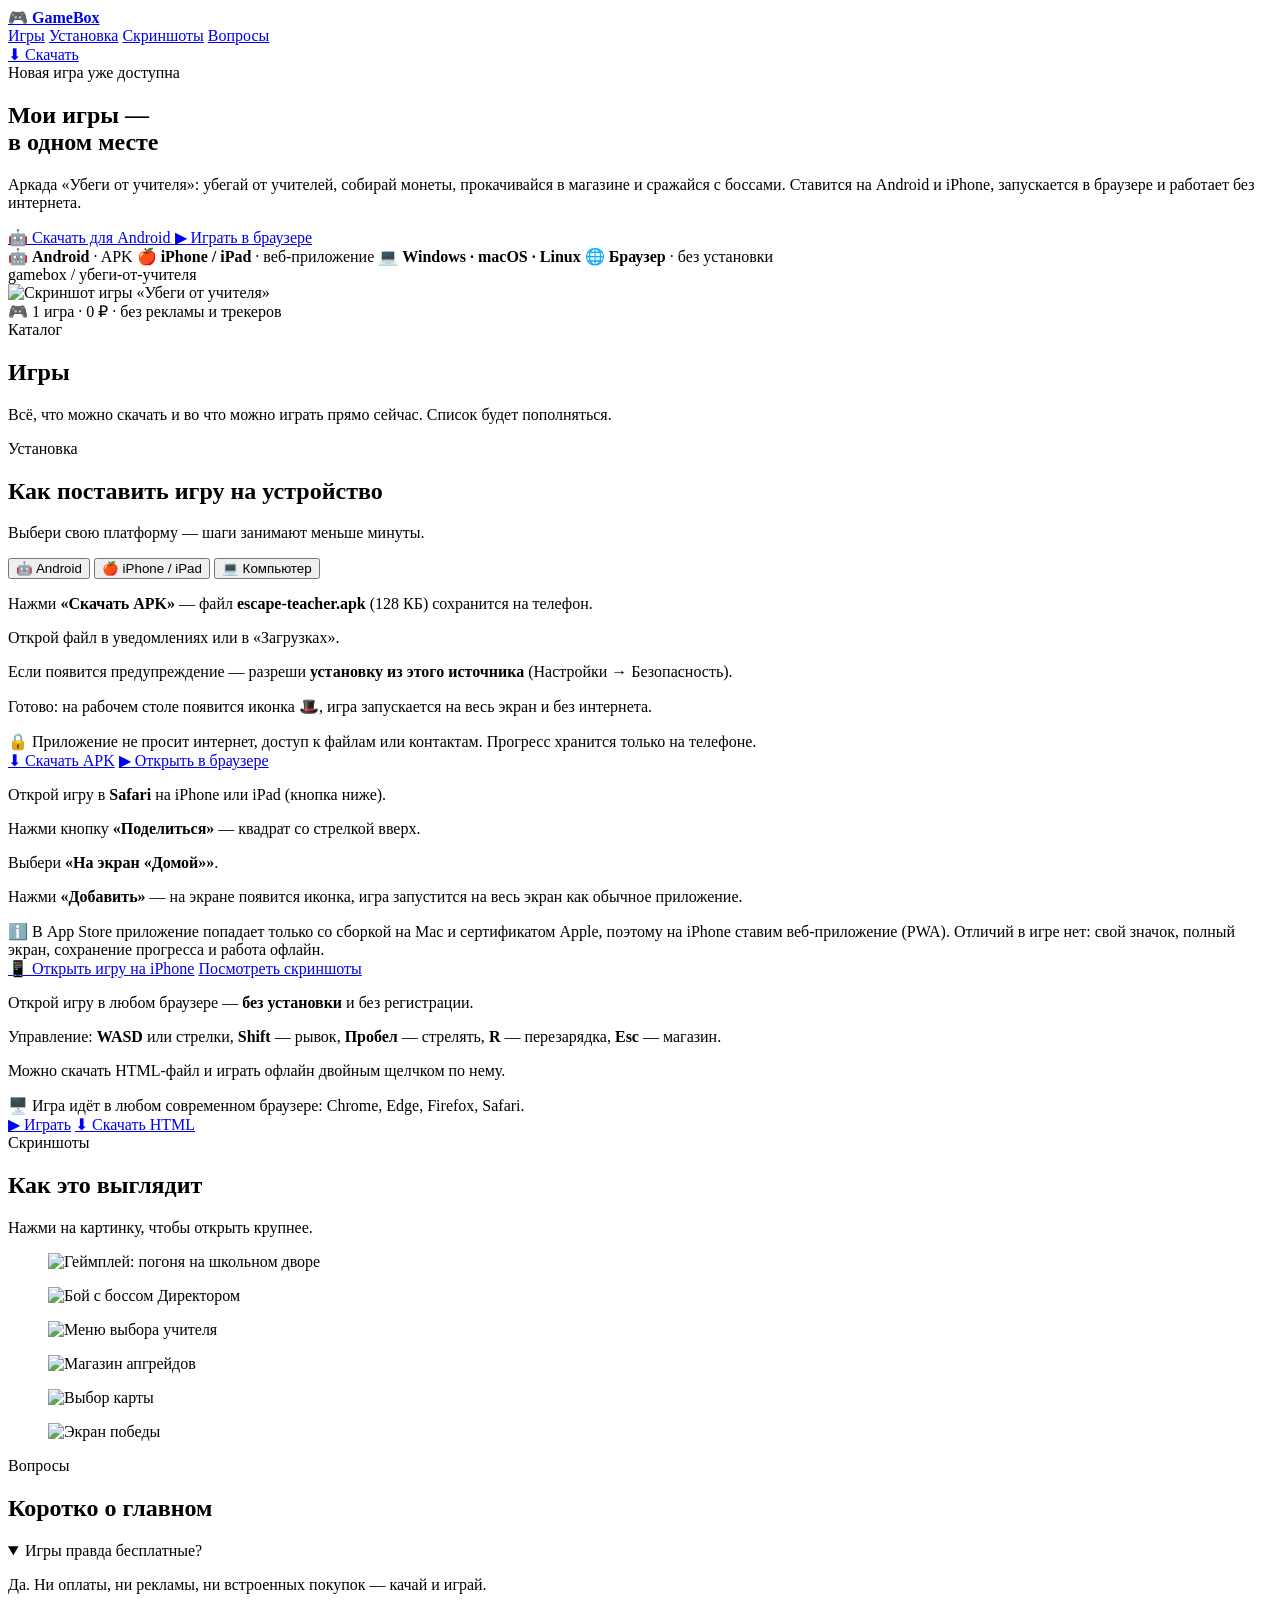
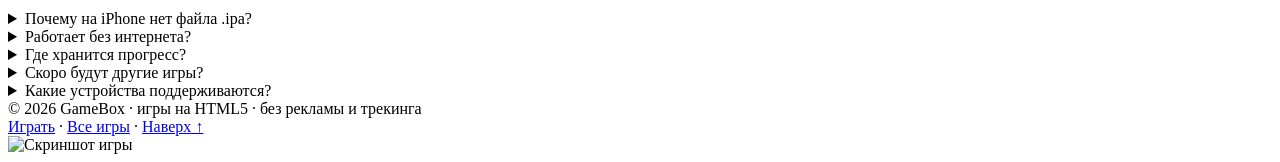
==== index.html @ 43881eaa "site: index.html" ====
<!DOCTYPE html>
<html lang="ru">
<head>
<meta charset="UTF-8">
<meta name="viewport" content="width=device-width, initial-scale=1.0">
<meta name="theme-color" content="#07060f">
<title>GameBox — скачать мои игры</title>
<meta name="description" content="Мои игры: скачать для Android (APK), установить на iPhone и iPad как приложение или играть прямо в браузере. Бесплатно, без рекламы, работает офлайн.">
<meta property="og:type" content="website">
<meta property="og:title" content="GameBox — скачать мои игры">
<meta property="og:description" content="Аркада «Убеги от учителя»: Android APK, iPhone (PWA) и браузер. Бесплатно и без рекламы.">
<meta property="og:image" content="assets/screens/gameplay.png">
<link rel="icon" type="image/png" href="assets/icons/favicon-64.png">
<link rel="apple-touch-icon" href="assets/icons/apple-touch-icon-180.png">
<link rel="stylesheet" href="assets/styles.css">
</head>
<body>

<header class="site-header">
  <div class="wrap header-inner">
    <a class="logo" href="#top">
      <span class="logo-mark">🎮</span>
      <b>GameBox</b>
    </a>
    <nav class="nav">
      <a href="#games">Игры</a>
      <a href="#install">Установка</a>
      <a href="#screens">Скриншоты</a>
      <a href="#faq">Вопросы</a>
    </nav>
    <a class="btn primary small" href="downloads/escape-teacher.apk" download>
      <span class="ico">⬇</span> Скачать
    </a>
  </div>
</header>

<main id="top">

  <!-- ================= HERO ================= -->
  <section class="hero">
    <div class="wrap hero-grid">
      <div class="hero-copy">
        <span class="eyebrow"><span class="dot"></span> Новая игра уже доступна</span>
        <h1>Мои игры —<br><span class="grad">в одном месте</span></h1>
        <p class="lead">
          Аркада «Убеги от учителя»: убегай от учителей, собирай монеты, прокачивайся
          в магазине и сражайся с боссами. Ставится на Android и iPhone, запускается
          в браузере и работает без интернета.
        </p>
        <div class="hero-actions">
          <a class="btn android" href="downloads/escape-teacher.apk" download>
            <span class="ico">🤖</span> Скачать для Android
          </a>
          <a class="btn ghost" href="game/">
            <span class="ico">▶</span> Играть в браузере
          </a>
        </div>
        <div class="chips">
          <span class="chip">🤖 <b>Android</b> · APK</span>
          <span class="chip">🍎 <b>iPhone / iPad</b> · веб-приложение</span>
          <span class="chip">💻 <b>Windows · macOS · Linux</b></span>
          <span class="chip">🌐 <b>Браузер</b> · без установки</span>
        </div>
      </div>

      <div class="hero-shot">
        <div class="frame">
          <div class="frame-bar"><i></i><i></i><i></i><span>gamebox / убеги-от-учителя</span></div>
          <picture>
            <source srcset="assets/screens/gameplay.webp" type="image/webp">
            <img src="assets/screens/gameplay.png" alt="Скриншот игры «Убеги от учителя»" width="1000" height="688">
          </picture>
        </div>
        <div class="shot-badge">🎮 1 игра · 0 ₽ · без рекламы и трекеров</div>
      </div>
    </div>
  </section>

  <!-- ================= GAMES ================= -->
  <section id="games">
    <div class="wrap">
      <div class="section-head">
        <div class="section-kicker">Каталог</div>
        <h2>Игры</h2>
        <p>Всё, что можно скачать и во что можно играть прямо сейчас. Список будет пополняться.</p>
      </div>

      <div class="games-grid" id="gamesGrid"></div>

      <noscript>
        <p style="margin-top:18px;color:#a99fd0">
          Для карточек игр нужен JavaScript. Прямые ссылки:
          <a href="game/" style="color:#cdb9ff">играть в браузере</a> ·
          <a href="downloads/escape-teacher.apk" download style="color:#cdb9ff">скачать APK</a>.
        </p>
      </noscript>
    </div>
  </section>

  <!-- ================= INSTALL ================= -->
  <section id="install">
    <div class="wrap">
      <div class="section-head">
        <div class="section-kicker">Установка</div>
        <h2>Как поставить игру на устройство</h2>
        <p>Выбери свою платформу — шаги занимают меньше минуты.</p>
      </div>

      <div class="tabs" role="tablist">
        <button class="tab active" data-tab="android" role="tab">🤖 Android</button>
        <button class="tab" data-tab="ios" role="tab">🍎 iPhone / iPad</button>
        <button class="tab" data-tab="pc" role="tab">💻 Компьютер</button>
      </div>

      <div class="panel active" data-panel="android">
        <div class="panel-card">
          <div class="steps">
            <div class="step"><p>Нажми <b>«Скачать APK»</b> — файл <b>escape-teacher.apk</b> (128 КБ) сохранится на телефон.</p></div>
            <div class="step"><p>Открой файл в уведомлениях или в «Загрузках».</p></div>
            <div class="step"><p>Если появится предупреждение — разреши <b>установку из этого источника</b> (Настройки → Безопасность).</p></div>
            <div class="step"><p>Готово: на рабочем столе появится иконка 🎩, игра запускается на весь экран и без интернета.</p></div>
          </div>
          <div class="note">🔒 Приложение не просит интернет, доступ к файлам или контактам. Прогресс хранится только на телефоне.</div>
          <div class="panel-actions">
            <a class="btn android" href="downloads/escape-teacher.apk" download><span class="ico">⬇</span> Скачать APK</a>
            <a class="btn ghost" href="game/"><span class="ico">▶</span> Открыть в браузере</a>
          </div>
        </div>
      </div>

      <div class="panel" data-panel="ios">
        <div class="panel-card">
          <div class="steps">
            <div class="step"><p>Открой игру в <b>Safari</b> на iPhone или iPad (кнопка ниже).</p></div>
            <div class="step"><p>Нажми кнопку <b>«Поделиться»</b> — квадрат со стрелкой вверх.</p></div>
            <div class="step"><p>Выбери <b>«На экран «Домой»»</b>.</p></div>
            <div class="step"><p>Нажми <b>«Добавить»</b> — на экране появится иконка, игра запустится на весь экран как обычное приложение.</p></div>
          </div>
          <div class="note blue">ℹ️ В App Store приложение попадает только со сборкой на Mac и сертификатом Apple, поэтому на iPhone ставим веб-приложение (PWA). Отличий в игре нет: свой значок, полный экран, сохранение прогресса и работа офлайн.</div>
          <div class="panel-actions">
            <a class="btn ios" href="game/"><span class="ico">📱</span> Открыть игру на iPhone</a>
            <a class="btn ghost" href="#screens">Посмотреть скриншоты</a>
          </div>
        </div>
      </div>

      <div class="panel" data-panel="pc">
        <div class="panel-card">
          <div class="steps">
            <div class="step"><p>Открой игру в любом браузере — <b>без установки</b> и без регистрации.</p></div>
            <div class="step"><p>Управление: <b>WASD</b> или стрелки, <b>Shift</b> — рывок, <b>Пробел</b> — стрелять, <b>R</b> — перезарядка, <b>Esc</b> — магазин.</p></div>
            <div class="step"><p>Можно скачать HTML-файл и играть офлайн двойным щелчком по нему.</p></div>
          </div>
          <div class="note">🖥️ Игра идёт в любом современном браузере: Chrome, Edge, Firefox, Safari.</div>
          <div class="panel-actions">
            <a class="btn primary" href="game/"><span class="ico">▶</span> Играть</a>
            <a class="btn ghost" href="downloads/escape-teacher.html" download><span class="ico">⬇</span> Скачать HTML</a>
          </div>
        </div>
      </div>
    </div>
  </section>

  <!-- ================= SCREENS ================= -->
  <section id="screens">
    <div class="wrap">
      <div class="section-head">
        <div class="section-kicker">Скриншоты</div>
        <h2>Как это выглядит</h2>
        <p>Нажми на картинку, чтобы открыть крупнее.</p>
      </div>
      <div class="shots">
        <figure class="shot" data-full="assets/screens/gameplay.webp"><picture><source srcset="assets/screens/gameplay.webp" type="image/webp"><img src="assets/screens/gameplay.png" alt="Геймплей: погоня на школьном дворе" width="1000" height="688" loading="lazy"></picture></figure>
        <figure class="shot" data-full="assets/screens/boss.webp"><picture><source srcset="assets/screens/boss.webp" type="image/webp"><img src="assets/screens/boss.png" alt="Бой с боссом Директором" width="1000" height="688" loading="lazy"></picture></figure>
        <figure class="shot" data-full="assets/screens/menu.webp"><picture><source srcset="assets/screens/menu.webp" type="image/webp"><img src="assets/screens/menu.png" alt="Меню выбора учителя" width="1000" height="688" loading="lazy"></picture></figure>
        <figure class="shot" data-full="assets/screens/shop.webp"><picture><source srcset="assets/screens/shop.webp" type="image/webp"><img src="assets/screens/shop.png" alt="Магазин апгрейдов" width="1000" height="688" loading="lazy"></picture></figure>
        <figure class="shot" data-full="assets/screens/maps.webp"><picture><source srcset="assets/screens/maps.webp" type="image/webp"><img src="assets/screens/maps.png" alt="Выбор карты" width="1000" height="688" loading="lazy"></picture></figure>
        <figure class="shot" data-full="assets/screens/win.webp"><picture><source srcset="assets/screens/win.webp" type="image/webp"><img src="assets/screens/win.png" alt="Экран победы" width="1000" height="688" loading="lazy"></picture></figure>
      </div>
    </div>
  </section>

  <!-- ================= FAQ ================= -->
  <section id="faq">
    <div class="wrap">
      <div class="section-head">
        <div class="section-kicker">Вопросы</div>
        <h2>Коротко о главном</h2>
      </div>
      <div class="faq">
        <details open>
          <summary>Игры правда бесплатные?</summary>
          <p>Да. Ни оплаты, ни рекламы, ни встроенных покупок — качай и играй.</p>
        </details>
        <details>
          <summary>Почему на iPhone нет файла .ipa?</summary>
          <p>Apple разрешает устанавливать приложения только из App Store или собранные с сертификатом разработчика на Mac. Поэтому на iPhone игра ставится как веб-приложение: Safari → «Поделиться» → «На экран «Домой»». Выглядит и работает как обычное приложение, включая офлайн.</p>
        </details>
        <details>
          <summary>Работает без интернета?</summary>
          <p>Да. Android-версия — офлайн целиком. Веб-версия кешируется после первого запуска и дальше открывается без сети.</p>
        </details>
        <details>
          <summary>Где хранится прогресс?</summary>
          <p>В памяти браузера или приложения на твоём устройстве. Никуда не отправляется, на сервере ничего нет.</p>
        </details>
        <details>
          <summary>Скоро будут другие игры?</summary>
          <p>Да, каталог будет пополняться — сайт сделан так, чтобы новую игру добавлять в один список без переделки вёрстки.</p>
        </details>
        <details>
          <summary>Какие устройства поддерживаются?</summary>
          <p>Android 5.0 и новее (APK), iPhone и iPad с iOS 12+ (веб-приложение), а также любой компьютер с современным браузером.</p>
        </details>
      </div>
    </div>
  </section>
</main>

<footer class="site-footer">
  <div class="wrap footer-inner">
    <div>© 2026 GameBox · игры на HTML5 · без рекламы и трекинга</div>
    <div><a href="game/">Играть</a> · <a href="#games">Все игры</a> · <a href="#top">Наверх ↑</a></div>
  </div>
</footer>

<div class="toast" id="toast" role="status" aria-live="polite"></div>
<div class="lightbox" id="lightbox"><img id="lightboxImg" alt="Скриншот игры"></div>

<script src="assets/app.js"></script>
</body>
</html>
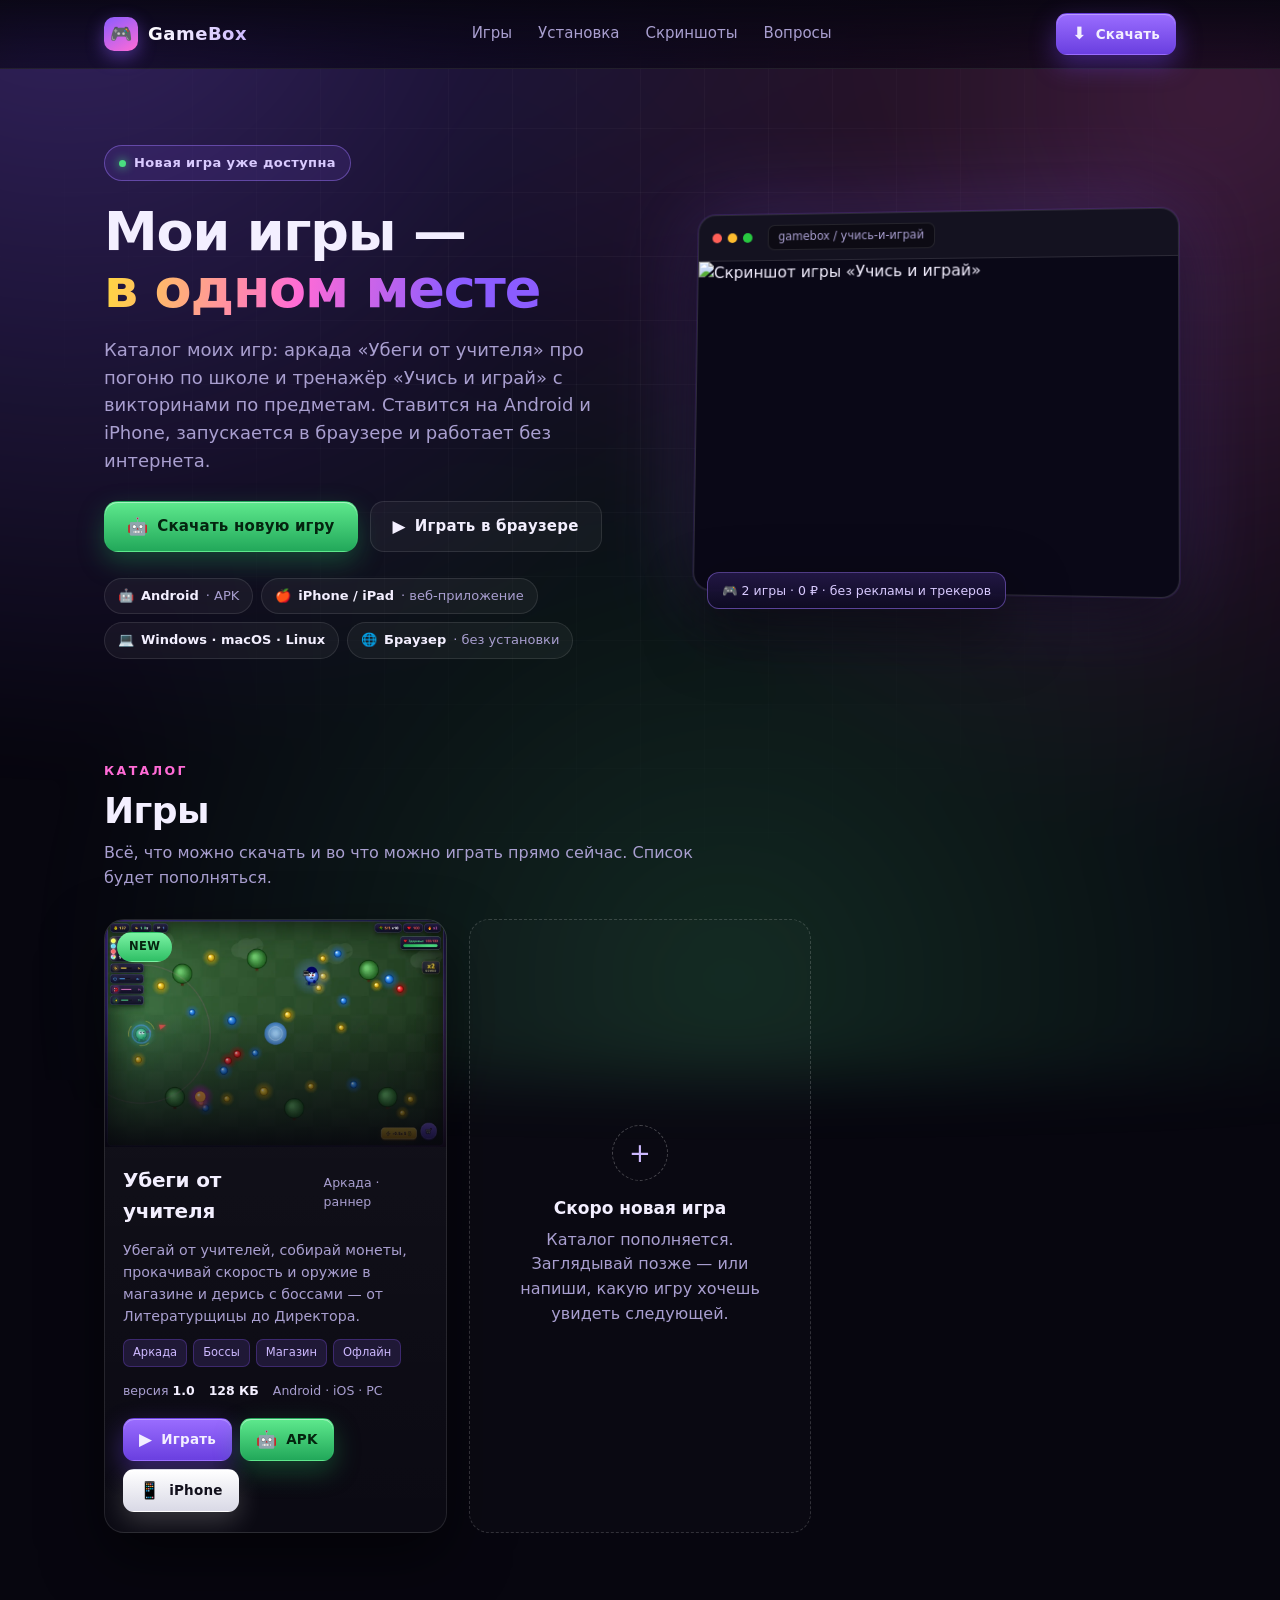
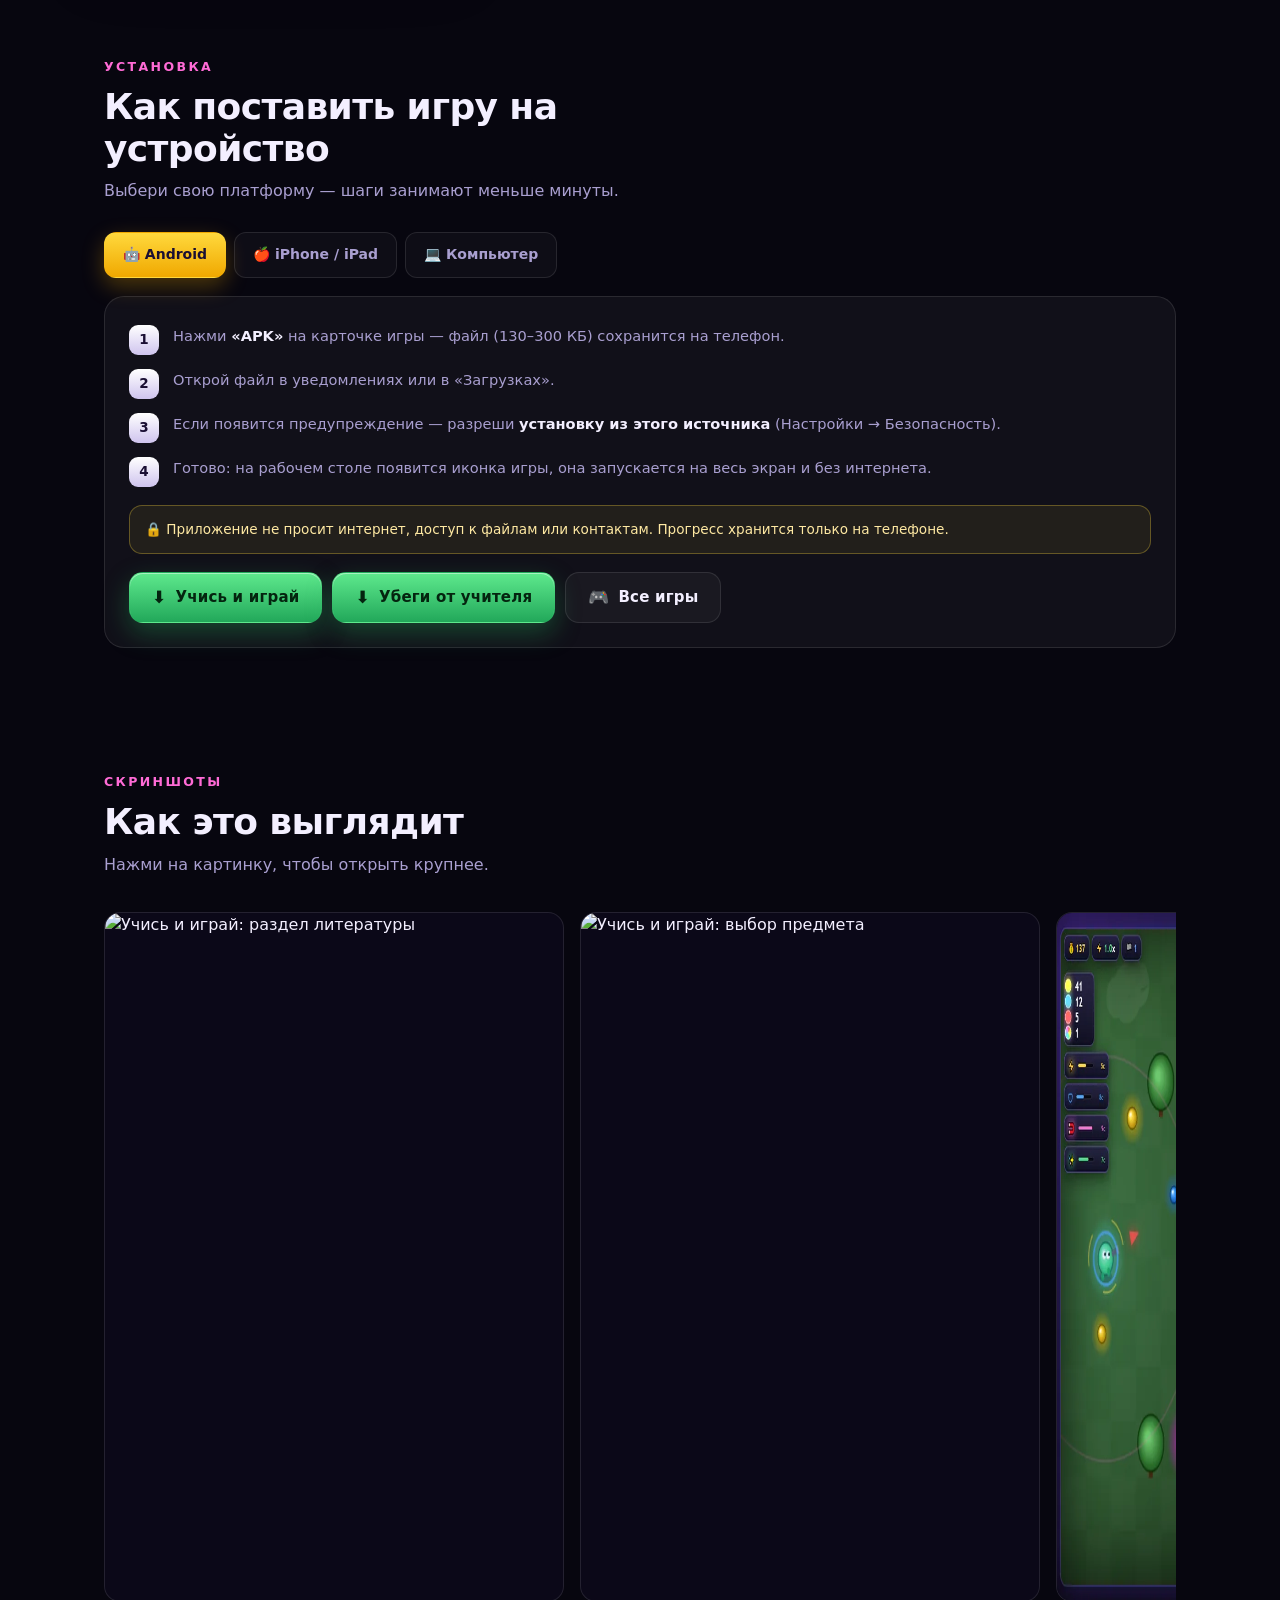
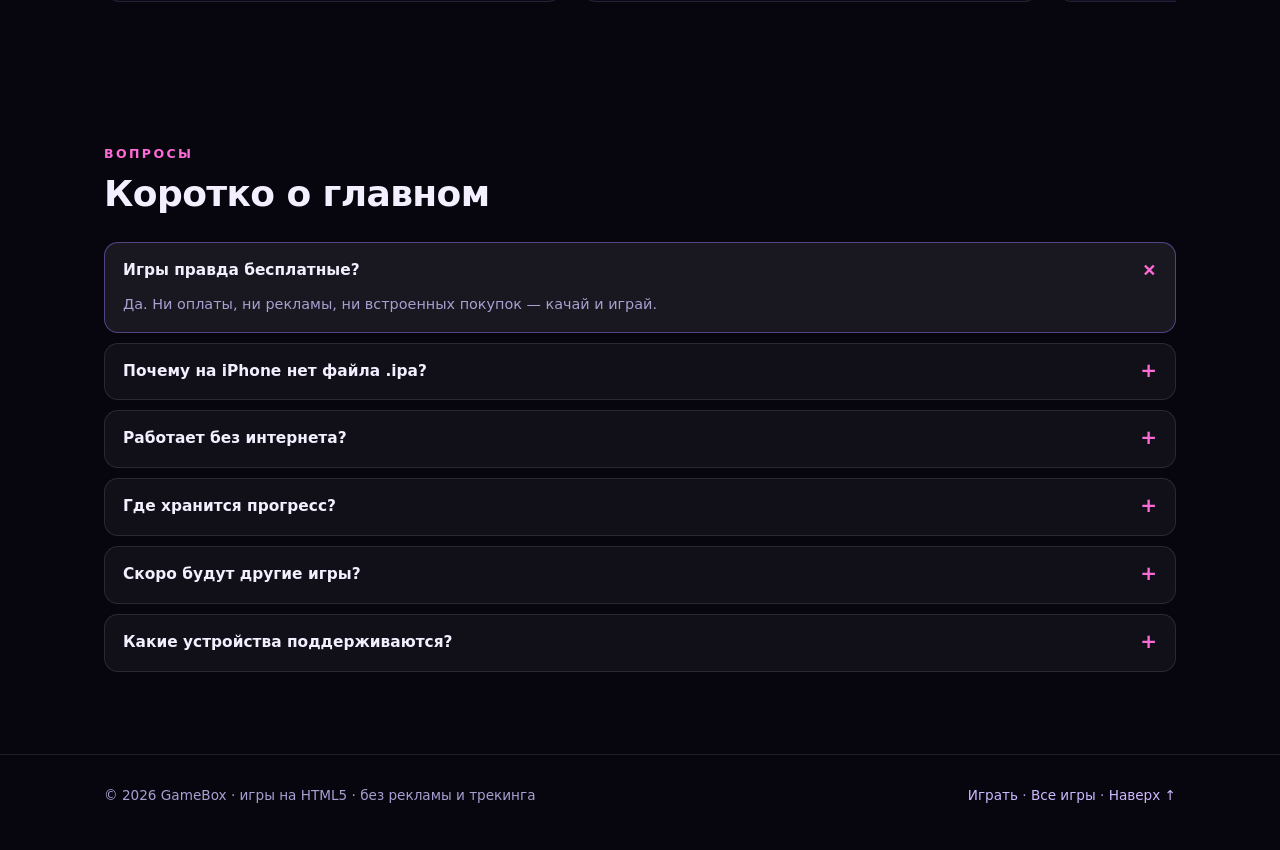
==== commit fbcff9d0: "site: index.html" ====
--- a/index.html
+++ b/index.html
@@ -43,15 +43,15 @@
         <span class="eyebrow"><span class="dot"></span> Новая игра уже доступна</span>
         <h1>Мои игры —<br><span class="grad">в одном месте</span></h1>
         <p class="lead">
-          Аркада «Убеги от учителя»: убегай от учителей, собирай монеты, прокачивайся
-          в магазине и сражайся с боссами. Ставится на Android и iPhone, запускается
-          в браузере и работает без интернета.
+          Каталог моих игр: аркада «Убеги от учителя» про погоню по школе и тренажёр
+          «Учись и играй» с викторинами по предметам. Ставится на Android и iPhone,
+          запускается в браузере и работает без интернета.
         </p>
         <div class="hero-actions">
-          <a class="btn android" href="downloads/escape-teacher.apk" download>
-            <span class="ico">🤖</span> Скачать для Android
+          <a class="btn android" href="downloads/learn-and-play.apk" download>
+            <span class="ico">🤖</span> Скачать новую игру
           </a>
-          <a class="btn ghost" href="game/">
+          <a class="btn ghost" href="game/learn-and-play/">
             <span class="ico">▶</span> Играть в браузере
           </a>
         </div>
@@ -65,13 +65,13 @@
 
       <div class="hero-shot">
         <div class="frame">
-          <div class="frame-bar"><i></i><i></i><i></i><span>gamebox / убеги-от-учителя</span></div>
+          <div class="frame-bar"><i></i><i></i><i></i><span>gamebox / учись-и-играй</span></div>
           <picture>
-            <source srcset="assets/screens/gameplay.webp" type="image/webp">
-            <img src="assets/screens/gameplay.png" alt="Скриншот игры «Убеги от учителя»" width="1000" height="688">
+            <source srcset="assets/screens/learn-play.webp" type="image/webp">
+            <img src="assets/screens/learn-play.png" alt="Скриншот игры «Учись и играй»" width="1000" height="688">
           </picture>
         </div>
-        <div class="shot-badge">🎮 1 игра · 0 ₽ · без рекламы и трекеров</div>
+        <div class="shot-badge">🎮 2 игры · 0 ₽ · без рекламы и трекеров</div>
       </div>
     </div>
   </section>
@@ -115,15 +115,16 @@
       <div class="panel active" data-panel="android">
         <div class="panel-card">
           <div class="steps">
-            <div class="step"><p>Нажми <b>«Скачать APK»</b> — файл <b>escape-teacher.apk</b> (128 КБ) сохранится на телефон.</p></div>
+            <div class="step"><p>Нажми <b>«APK»</b> на карточке игры — файл (130–300 КБ) сохранится на телефон.</p></div>
             <div class="step"><p>Открой файл в уведомлениях или в «Загрузках».</p></div>
             <div class="step"><p>Если появится предупреждение — разреши <b>установку из этого источника</b> (Настройки → Безопасность).</p></div>
-            <div class="step"><p>Готово: на рабочем столе появится иконка 🎩, игра запускается на весь экран и без интернета.</p></div>
+            <div class="step"><p>Готово: на рабочем столе появится иконка игры, она запускается на весь экран и без интернета.</p></div>
           </div>
           <div class="note">🔒 Приложение не просит интернет, доступ к файлам или контактам. Прогресс хранится только на телефоне.</div>
           <div class="panel-actions">
-            <a class="btn android" href="downloads/escape-teacher.apk" download><span class="ico">⬇</span> Скачать APK</a>
-            <a class="btn ghost" href="game/"><span class="ico">▶</span> Открыть в браузере</a>
+            <a class="btn android" href="downloads/learn-and-play.apk" download><span class="ico">⬇</span> Учись и играй</a>
+            <a class="btn android" href="downloads/escape-teacher.apk" download><span class="ico">⬇</span> Убеги от учителя</a>
+            <a class="btn ghost" href="#games"><span class="ico">🎮</span> Все игры</a>
           </div>
         </div>
       </div>
@@ -138,7 +139,7 @@
           </div>
           <div class="note blue">ℹ️ В App Store приложение попадает только со сборкой на Mac и сертификатом Apple, поэтому на iPhone ставим веб-приложение (PWA). Отличий в игре нет: свой значок, полный экран, сохранение прогресса и работа офлайн.</div>
           <div class="panel-actions">
-            <a class="btn ios" href="game/"><span class="ico">📱</span> Открыть игру на iPhone</a>
+            <a class="btn ios" href="#games"><span class="ico">📱</span> Выбрать игру для iPhone</a>
             <a class="btn ghost" href="#screens">Посмотреть скриншоты</a>
           </div>
         </div>
@@ -170,6 +171,8 @@
         <p>Нажми на картинку, чтобы открыть крупнее.</p>
       </div>
       <div class="shots">
+        <figure class="shot" data-full="assets/screens/learn-play.webp"><picture><source srcset="assets/screens/learn-play.webp" type="image/webp"><img src="assets/screens/learn-play.png" alt="Учись и играй: раздел литературы" width="1000" height="688" loading="lazy"></picture></figure>
+        <figure class="shot" data-full="assets/screens/learn-play-2.webp"><picture><source srcset="assets/screens/learn-play-2.webp" type="image/webp"><img src="assets/screens/learn-play-2.png" alt="Учись и играй: выбор предмета" width="1000" height="688" loading="lazy"></picture></figure>
         <figure class="shot" data-full="assets/screens/gameplay.webp"><picture><source srcset="assets/screens/gameplay.webp" type="image/webp"><img src="assets/screens/gameplay.png" alt="Геймплей: погоня на школьном дворе" width="1000" height="688" loading="lazy"></picture></figure>
         <figure class="shot" data-full="assets/screens/boss.webp"><picture><source srcset="assets/screens/boss.webp" type="image/webp"><img src="assets/screens/boss.png" alt="Бой с боссом Директором" width="1000" height="688" loading="lazy"></picture></figure>
         <figure class="shot" data-full="assets/screens/menu.webp"><picture><source srcset="assets/screens/menu.webp" type="image/webp"><img src="assets/screens/menu.png" alt="Меню выбора учителя" width="1000" height="688" loading="lazy"></picture></figure>
--- a/assets/styles.css
+++ b/assets/styles.css
@@ -0,0 +1,575 @@
+/* =========================================================
+   GameBox — хаб с играми. Тёмная неоновая тема.
+   ========================================================= */
+
+:root {
+  --bg: #07060f;
+  --bg-2: #0d0a1c;
+  --card: rgba(255, 255, 255, .045);
+  --card-hi: rgba(255, 255, 255, .075);
+  --line: rgba(255, 255, 255, .10);
+  --line-hi: rgba(160, 120, 255, .45);
+  --txt: #f3efff;
+  --muted: #a99fd0;
+  --p1: #8b5cff;
+  --p2: #ff6bd6;
+  --green: #4ade80;
+  --gold: #ffd93d;
+  --radius: 20px;
+  --shadow: 0 24px 60px rgba(0, 0, 0, .55);
+  --maxw: 1120px;
+}
+
+* { margin: 0; padding: 0; box-sizing: border-box; }
+
+html { scroll-behavior: smooth; -webkit-text-size-adjust: 100%; }
+
+body {
+  background: var(--bg);
+  color: var(--txt);
+  font-family: "Segoe UI", system-ui, -apple-system, "Helvetica Neue", Arial, sans-serif;
+  line-height: 1.55;
+  overflow-x: hidden;
+  -webkit-font-smoothing: antialiased;
+}
+
+/* фон: неоновые пятна + сетка */
+body::before {
+  content: "";
+  position: fixed;
+  inset: -20%;
+  z-index: -2;
+  background:
+    radial-gradient(circle at 18% 8%, rgba(139, 92, 255, .35), transparent 45%),
+    radial-gradient(circle at 82% 22%, rgba(255, 107, 214, .22), transparent 42%),
+    radial-gradient(circle at 55% 92%, rgba(74, 222, 128, .16), transparent 45%);
+  filter: blur(30px);
+  animation: drift 22s ease-in-out infinite alternate;
+}
+body::after {
+  content: "";
+  position: fixed;
+  inset: 0;
+  z-index: -1;
+  pointer-events: none;
+  background-image:
+    linear-gradient(rgba(255, 255, 255, .035) 1px, transparent 1px),
+    linear-gradient(90deg, rgba(255, 255, 255, .035) 1px, transparent 1px);
+  background-size: 64px 64px;
+  mask-image: radial-gradient(circle at 50% 30%, #000 0%, transparent 78%);
+  -webkit-mask-image: radial-gradient(circle at 50% 30%, #000 0%, transparent 78%);
+}
+@keyframes drift {
+  from { transform: scale(1) translate(0, 0); }
+  to   { transform: scale(1.12) translate(-2%, 2%); }
+}
+
+img { max-width: 100%; display: block; }
+a { color: inherit; text-decoration: none; }
+button { font: inherit; color: inherit; cursor: pointer; }
+
+.wrap { width: 100%; max-width: var(--maxw); margin: 0 auto; padding: 0 24px; }
+
+/* ---------------- header ---------------- */
+.site-header {
+  position: sticky;
+  top: 0;
+  z-index: 50;
+  backdrop-filter: blur(16px) saturate(140%);
+  -webkit-backdrop-filter: blur(16px) saturate(140%);
+  background: linear-gradient(180deg, rgba(8, 6, 17, .92), rgba(8, 6, 17, .62));
+  border-bottom: 1px solid var(--line);
+}
+.header-inner {
+  display: flex;
+  align-items: center;
+  justify-content: space-between;
+  gap: 18px;
+  height: 68px;
+}
+.logo {
+  display: flex;
+  align-items: center;
+  gap: 10px;
+  font-weight: 800;
+  letter-spacing: .5px;
+  font-size: 18px;
+}
+.logo-mark {
+  width: 34px;
+  height: 34px;
+  border-radius: 10px;
+  display: grid;
+  place-items: center;
+  font-size: 18px;
+  background: linear-gradient(150deg, var(--p1), var(--p2));
+  box-shadow: 0 6px 18px rgba(139, 92, 255, .45);
+}
+.logo b { background: linear-gradient(90deg, #fff, #cdb9ff); -webkit-background-clip: text; background-clip: text; -webkit-text-fill-color: transparent; }
+
+.nav { display: flex; align-items: center; gap: 26px; font-size: 15px; color: var(--muted); }
+.nav a { position: relative; padding: 6px 0; transition: color .18s; }
+.nav a::after {
+  content: "";
+  position: absolute;
+  left: 0; right: 0; bottom: -2px;
+  height: 2px;
+  background: linear-gradient(90deg, var(--p1), var(--p2));
+  transform: scaleX(0);
+  transform-origin: left;
+  transition: transform .22s;
+  border-radius: 2px;
+}
+.nav a:hover { color: var(--txt); }
+.nav a:hover::after { transform: scaleX(1); }
+
+/* ---------------- buttons ---------------- */
+.btn {
+  display: inline-flex;
+  align-items: center;
+  justify-content: center;
+  gap: 9px;
+  padding: 13px 22px;
+  border-radius: 14px;
+  border: 1px solid transparent;
+  font-weight: 700;
+  font-size: 15px;
+  letter-spacing: .2px;
+  transition: transform .14s, box-shadow .16s, filter .16s, background .16s;
+  white-space: nowrap;
+  user-select: none;
+}
+.btn:active { transform: translateY(2px) scale(.995); }
+.btn.primary {
+  background: linear-gradient(180deg, #9a6dff, #6a3fe0);
+  box-shadow: 0 10px 26px rgba(106, 63, 224, .45), inset 0 1px 0 rgba(255, 255, 255, .3);
+}
+.btn.primary:hover { filter: brightness(1.08); box-shadow: 0 14px 34px rgba(106, 63, 224, .55); }
+.btn.android {
+  background: linear-gradient(180deg, #5ee98d, #22a85a);
+  color: #04240f;
+  box-shadow: 0 10px 26px rgba(34, 168, 90, .35), inset 0 1px 0 rgba(255, 255, 255, .45);
+}
+.btn.android:hover { filter: brightness(1.06); }
+.btn.ios {
+  background: linear-gradient(180deg, #ffffff, #d9d9e6);
+  color: #12101c;
+  box-shadow: 0 10px 26px rgba(255, 255, 255, .18), inset 0 1px 0 #fff;
+}
+.btn.ios:hover { filter: brightness(1.03); }
+.btn.ghost {
+  background: rgba(255, 255, 255, .04);
+  border-color: var(--line);
+  color: var(--txt);
+}
+.btn.ghost:hover { background: rgba(255, 255, 255, .09); border-color: var(--line-hi); }
+.btn.small { padding: 10px 15px; font-size: 13.5px; border-radius: 11px; }
+.btn.block { width: 100%; }
+.btn .ico { font-size: 17px; line-height: 1; }
+
+/* ---------------- hero ---------------- */
+.hero { padding: 76px 0 40px; }
+.hero-grid {
+  display: grid;
+  grid-template-columns: 1.05fr .95fr;
+  gap: 46px;
+  align-items: center;
+}
+.eyebrow {
+  display: inline-flex;
+  align-items: center;
+  gap: 8px;
+  padding: 7px 14px;
+  border-radius: 999px;
+  border: 1px solid var(--line-hi);
+  background: rgba(139, 92, 255, .12);
+  color: #d9caff;
+  font-size: 13px;
+  font-weight: 600;
+  letter-spacing: .4px;
+  margin-bottom: 22px;
+}
+.eyebrow .dot { width: 7px; height: 7px; border-radius: 50%; background: var(--green); box-shadow: 0 0 10px var(--green); }
+
+h1 {
+  font-size: clamp(33px, 5vw, 54px);
+  line-height: 1.06;
+  letter-spacing: -1.2px;
+  font-weight: 900;
+  margin-bottom: 18px;
+  text-wrap: balance;
+}
+h1 .grad {
+  background: linear-gradient(100deg, var(--gold), var(--p2) 45%, var(--p1) 80%);
+  -webkit-background-clip: text;
+  background-clip: text;
+  -webkit-text-fill-color: transparent;
+}
+.lead { color: var(--muted); font-size: clamp(15px, 1.6vw, 18px); max-width: 52ch; margin-bottom: 26px; }
+.hero-actions { display: flex; flex-wrap: wrap; gap: 12px; margin-bottom: 26px; }
+
+.chips { display: flex; flex-wrap: wrap; gap: 8px; }
+.chip {
+  display: inline-flex;
+  align-items: center;
+  gap: 7px;
+  padding: 7px 13px;
+  border-radius: 999px;
+  border: 1px solid var(--line);
+  background: var(--card);
+  font-size: 13px;
+  color: var(--muted);
+}
+.chip b { color: var(--txt); font-weight: 600; }
+
+/* картинка в «окне браузера» */
+.hero-shot { position: relative; }
+.frame {
+  position: relative;
+  border-radius: 18px;
+  border: 1px solid rgba(255, 255, 255, .14);
+  background: #0a0817;
+  box-shadow: var(--shadow), 0 0 0 1px rgba(139, 92, 255, .18), 0 0 90px rgba(139, 92, 255, .28);
+  overflow: hidden;
+  transform: perspective(1400px) rotateY(-7deg) rotateX(3deg);
+  transition: transform .5s cubic-bezier(.2, .8, .2, 1);
+}
+.frame:hover { transform: perspective(1400px) rotateY(0deg) rotateX(0deg) translateY(-4px); }
+.frame-bar {
+  display: flex;
+  align-items: center;
+  gap: 6px;
+  padding: 10px 14px;
+  background: rgba(255, 255, 255, .04);
+  border-bottom: 1px solid var(--line);
+}
+.frame-bar i { width: 10px; height: 10px; border-radius: 50%; background: #ff5f57; display: block; }
+.frame-bar i:nth-child(2) { background: #febc2e; }
+.frame-bar i:nth-child(3) { background: #28c840; }
+.frame-bar span {
+  margin-left: 10px;
+  font-size: 11.5px;
+  color: var(--muted);
+  background: rgba(0, 0, 0, .35);
+  padding: 3px 10px;
+  border-radius: 7px;
+  border: 1px solid var(--line);
+}
+.frame img { width: 100%; height: auto; display: block; }
+
+.shot-badge {
+  position: absolute;
+  bottom: -16px;
+  left: 18px;
+  padding: 8px 14px;
+  border-radius: 12px;
+  background: linear-gradient(180deg, rgba(35, 24, 70, .95), rgba(14, 10, 34, .95));
+  border: 1px solid var(--line-hi);
+  font-size: 12.5px;
+  color: #d9caff;
+  box-shadow: var(--shadow);
+}
+
+/* ---------------- секции ---------------- */
+section { padding: 62px 0; }
+.section-head { max-width: 640px; margin-bottom: 28px; }
+.section-kicker {
+  color: var(--p2);
+  font-size: 12.5px;
+  font-weight: 800;
+  letter-spacing: 2.4px;
+  text-transform: uppercase;
+  margin-bottom: 10px;
+}
+h2 {
+  font-size: clamp(24px, 3.4vw, 36px);
+  letter-spacing: -.6px;
+  line-height: 1.15;
+  margin-bottom: 10px;
+}
+.section-head p { color: var(--muted); }
+
+/* ---------------- игры ---------------- */
+.games-grid {
+  display: grid;
+  grid-template-columns: repeat(auto-fill, minmax(320px, 1fr));
+  gap: 22px;
+}
+.game-card {
+  position: relative;
+  display: flex;
+  flex-direction: column;
+  border-radius: var(--radius);
+  border: 1px solid var(--line);
+  background: linear-gradient(180deg, rgba(255, 255, 255, .055), rgba(255, 255, 255, .02));
+  overflow: hidden;
+  box-shadow: var(--shadow);
+  transition: transform .22s, border-color .22s, box-shadow .22s;
+}
+.game-card:hover {
+  transform: translateY(-6px);
+  border-color: var(--line-hi);
+  box-shadow: 0 30px 70px rgba(0, 0, 0, .6), 0 0 40px rgba(139, 92, 255, .18);
+}
+.game-cover { position: relative; aspect-ratio: 3 / 2; overflow: hidden; background: #0b0818; }
+.game-cover picture { display: block; width: 100%; height: 100%; }
+.game-cover img { width: 100%; height: 100%; object-fit: cover; transition: transform .6s ease; }
+.game-card:hover .game-cover img { transform: scale(1.05); }
+.game-cover::after {
+  content: "";
+  position: absolute;
+  inset: 0;
+  background: linear-gradient(180deg, rgba(7, 6, 15, 0) 40%, rgba(7, 6, 15, .85) 100%);
+}
+.game-tag {
+  position: absolute;
+  top: 12px;
+  left: 12px;
+  z-index: 2;
+  padding: 5px 11px;
+  border-radius: 999px;
+  font-size: 11.5px;
+  font-weight: 700;
+  letter-spacing: .4px;
+  background: rgba(7, 6, 15, .72);
+  border: 1px solid rgba(255, 255, 255, .18);
+  backdrop-filter: blur(8px);
+}
+.game-tag.new { color: #06240f; background: linear-gradient(180deg, #7bf3a4, #2fbf65); border-color: transparent; }
+.game-body { padding: 18px 18px 20px; display: flex; flex-direction: column; gap: 12px; flex: 1; }
+.game-title { display: flex; align-items: baseline; justify-content: space-between; gap: 10px; }
+.game-title h3 { font-size: 20px; letter-spacing: -.2px; }
+.game-title span { color: var(--muted); font-size: 12.5px; }
+.game-desc { color: var(--muted); font-size: 14.2px; }
+.tags { display: flex; flex-wrap: wrap; gap: 6px; }
+.tag {
+  font-size: 11.5px;
+  padding: 4px 9px;
+  border-radius: 7px;
+  background: rgba(139, 92, 255, .14);
+  border: 1px solid rgba(139, 92, 255, .28);
+  color: #cdb9ff;
+}
+.meta {
+  display: flex;
+  flex-wrap: wrap;
+  gap: 14px;
+  font-size: 12.5px;
+  color: var(--muted);
+  padding-top: 2px;
+}
+.meta b { color: var(--txt); font-weight: 600; }
+.card-actions { display: flex; flex-wrap: wrap; gap: 8px; margin-top: auto; padding-top: 6px; }
+
+.game-card.soon {
+  align-items: center;
+  justify-content: center;
+  text-align: center;
+  min-height: 320px;
+  border-style: dashed;
+  border-color: rgba(255, 255, 255, .16);
+  background: rgba(255, 255, 255, .015);
+  box-shadow: none;
+  padding: 30px;
+  color: var(--muted);
+}
+.game-card.soon .plus {
+  width: 56px; height: 56px;
+  border-radius: 50%;
+  display: grid; place-items: center;
+  font-size: 26px;
+  border: 1px dashed rgba(255, 255, 255, .25);
+  margin-bottom: 14px;
+  color: #cdb9ff;
+}
+.game-card.soon h3 { color: var(--txt); font-size: 17px; margin-bottom: 6px; }
+
+/* ---------------- установка ---------------- */
+.tabs { display: flex; flex-wrap: wrap; gap: 8px; margin-bottom: 18px; }
+.tab {
+  padding: 11px 18px;
+  border-radius: 12px;
+  border: 1px solid var(--line);
+  background: rgba(255, 255, 255, .03);
+  color: var(--muted);
+  font-weight: 600;
+  font-size: 14px;
+  transition: all .18s;
+}
+.tab:hover { color: var(--txt); border-color: var(--line-hi); }
+.tab.active {
+  color: #1a0f33;
+  background: linear-gradient(180deg, #ffd93d, #f0a800);
+  border-color: transparent;
+  box-shadow: 0 8px 22px rgba(240, 168, 0, .3);
+}
+.panel { display: none; }
+.panel.active { display: block; animation: fade .25s ease; }
+@keyframes fade { from { opacity: 0; transform: translateY(6px); } to { opacity: 1; transform: none; } }
+
+.panel-card {
+  border: 1px solid var(--line);
+  border-radius: var(--radius);
+  background: var(--card);
+  padding: 24px;
+}
+.steps { display: grid; gap: 14px; counter-reset: step; margin: 4px 0 18px; }
+.step { display: flex; gap: 14px; align-items: flex-start; }
+.step::before {
+  counter-increment: step;
+  content: counter(step);
+  flex: 0 0 30px;
+  height: 30px;
+  border-radius: 9px;
+  display: grid;
+  place-items: center;
+  font-weight: 800;
+  font-size: 13.5px;
+  color: #1a0f33;
+  background: linear-gradient(180deg, #fff, #cfc4ee);
+}
+.step p { color: var(--muted); font-size: 14.6px; }
+.step b { color: var(--txt); }
+.note {
+  display: flex;
+  gap: 10px;
+  padding: 13px 15px;
+  border-radius: 13px;
+  border: 1px solid rgba(255, 217, 61, .3);
+  background: rgba(255, 217, 61, .07);
+  color: #ffe9a3;
+  font-size: 13.6px;
+}
+.note.blue { border-color: rgba(74, 163, 255, .3); background: rgba(74, 163, 255, .08); color: #bcdcff; }
+.panel-actions { display: flex; flex-wrap: wrap; gap: 10px; margin-top: 18px; }
+
+/* ---------------- скриншоты ---------------- */
+.shots {
+  display: flex;
+  gap: 16px;
+  overflow-x: auto;
+  padding: 6px 4px 18px;
+  scroll-snap-type: x mandatory;
+}
+.shots::-webkit-scrollbar { height: 8px; }
+.shots::-webkit-scrollbar-thumb { background: rgba(139, 92, 255, .45); border-radius: 8px; }
+.shots::-webkit-scrollbar-track { background: rgba(255, 255, 255, .04); border-radius: 8px; }
+.shot {
+  flex: 0 0 clamp(260px, 42vw, 460px);
+  scroll-snap-align: start;
+  border-radius: 16px;
+  overflow: hidden;
+  border: 1px solid var(--line);
+  background: #0b0818;
+  cursor: zoom-in;
+  transition: transform .2s, border-color .2s;
+}
+.shot:hover { transform: translateY(-3px); border-color: var(--line-hi); }
+.shot img { width: 100%; display: block; }
+
+/* ---------------- faq ---------------- */
+.faq { display: grid; gap: 10px; }
+details {
+  border: 1px solid var(--line);
+  border-radius: 14px;
+  background: var(--card);
+  padding: 16px 18px;
+  transition: border-color .18s, background .18s;
+}
+details[open] { border-color: var(--line-hi); background: var(--card-hi); }
+details summary {
+  cursor: pointer;
+  font-weight: 700;
+  font-size: 15.4px;
+  list-style: none;
+  display: flex;
+  justify-content: space-between;
+  gap: 14px;
+}
+details summary::-webkit-details-marker { display: none; }
+details summary::after {
+  content: "+";
+  color: var(--p2);
+  font-size: 20px;
+  line-height: 1;
+  transition: transform .2s;
+}
+details[open] summary::after { transform: rotate(45deg); }
+details p { color: var(--muted); font-size: 14.4px; margin-top: 10px; }
+
+/* ---------------- footer ---------------- */
+.site-footer {
+  border-top: 1px solid var(--line);
+  padding: 30px 0 44px;
+  margin-top: 20px;
+  color: var(--muted);
+  font-size: 13.6px;
+}
+.footer-inner { display: flex; flex-wrap: wrap; gap: 14px; justify-content: space-between; align-items: center; }
+.footer-inner a { color: #cdb9ff; }
+.footer-inner a:hover { text-decoration: underline; }
+
+/* ---------------- toast + lightbox ---------------- */
+.toast {
+  position: fixed;
+  left: 50%;
+  bottom: 26px;
+  transform: translate(-50%, 24px);
+  z-index: 90;
+  max-width: min(520px, calc(100vw - 32px));
+  padding: 13px 18px;
+  border-radius: 14px;
+  background: linear-gradient(180deg, rgba(40, 28, 78, .98), rgba(16, 11, 36, .98));
+  border: 1px solid var(--line-hi);
+  box-shadow: var(--shadow);
+  font-size: 14px;
+  opacity: 0;
+  pointer-events: none;
+  transition: opacity .22s, transform .22s;
+}
+.toast.show { opacity: 1; transform: translate(-50%, 0); }
+
+.lightbox {
+  position: fixed;
+  inset: 0;
+  z-index: 100;
+  display: none;
+  align-items: center;
+  justify-content: center;
+  padding: 24px;
+  background: rgba(4, 3, 10, .88);
+  backdrop-filter: blur(6px);
+  cursor: zoom-out;
+}
+.lightbox.open { display: flex; }
+.lightbox img {
+  max-width: min(1100px, 96vw);
+  max-height: 88vh;
+  border-radius: 14px;
+  border: 1px solid var(--line-hi);
+  box-shadow: var(--shadow);
+}
+
+/* ---------------- адаптив ---------------- */
+@media (max-width: 940px) {
+  .hero-grid { grid-template-columns: 1fr; gap: 34px; }
+  .hero-shot { order: -1; }
+  .frame { transform: none; }
+  .nav { display: none; }
+  .hero { padding-top: 44px; }
+}
+@media (max-width: 620px) {
+  .wrap { padding: 0 16px; }
+  section { padding: 44px 0; }
+  .header-inner { height: 60px; }
+  .logo { font-size: 16px; }
+  .hero-actions .btn { flex: 1 1 100%; }
+  .games-grid { grid-template-columns: 1fr; }
+  .panel-card { padding: 18px; }
+  .shot-badge { display: none; }
+}
+
+@media (prefers-reduced-motion: reduce) {
+  *, *::before, *::after { animation: none !important; transition: none !important; }
+  html { scroll-behavior: auto; }
+}
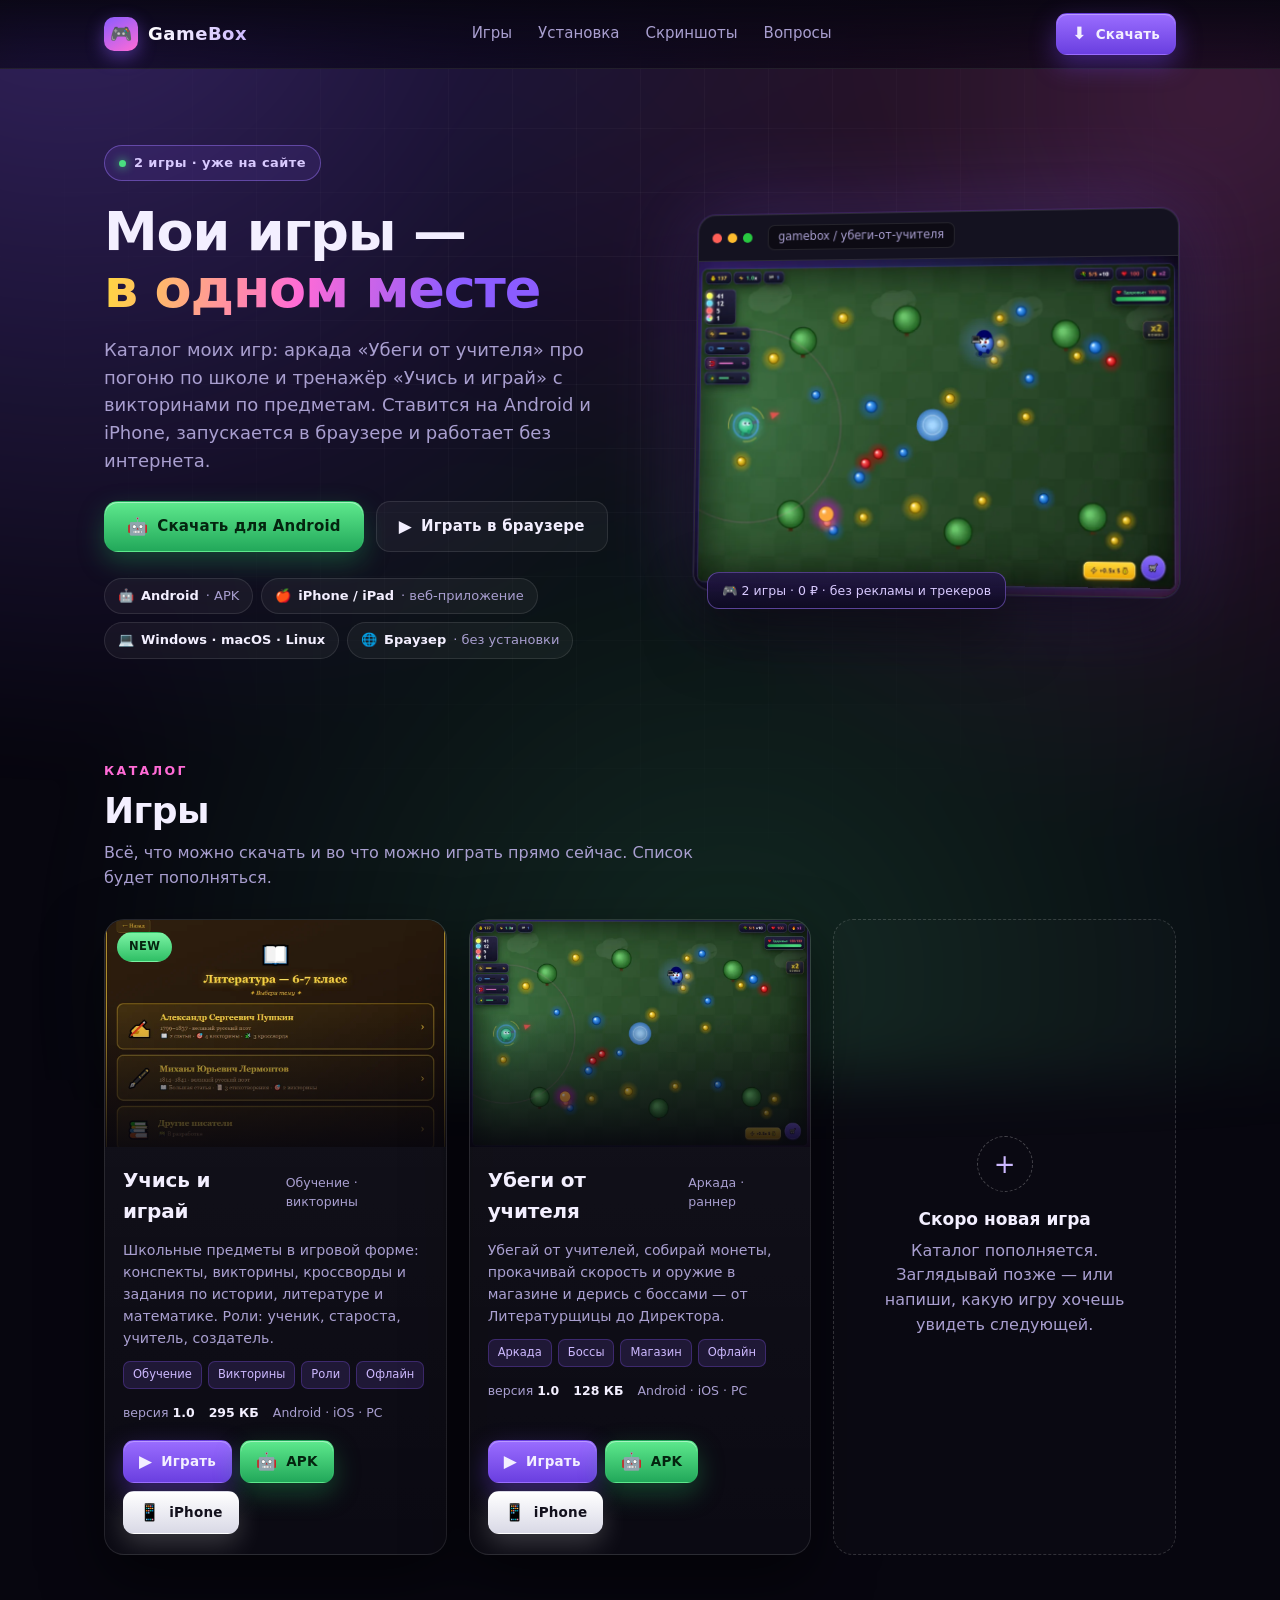
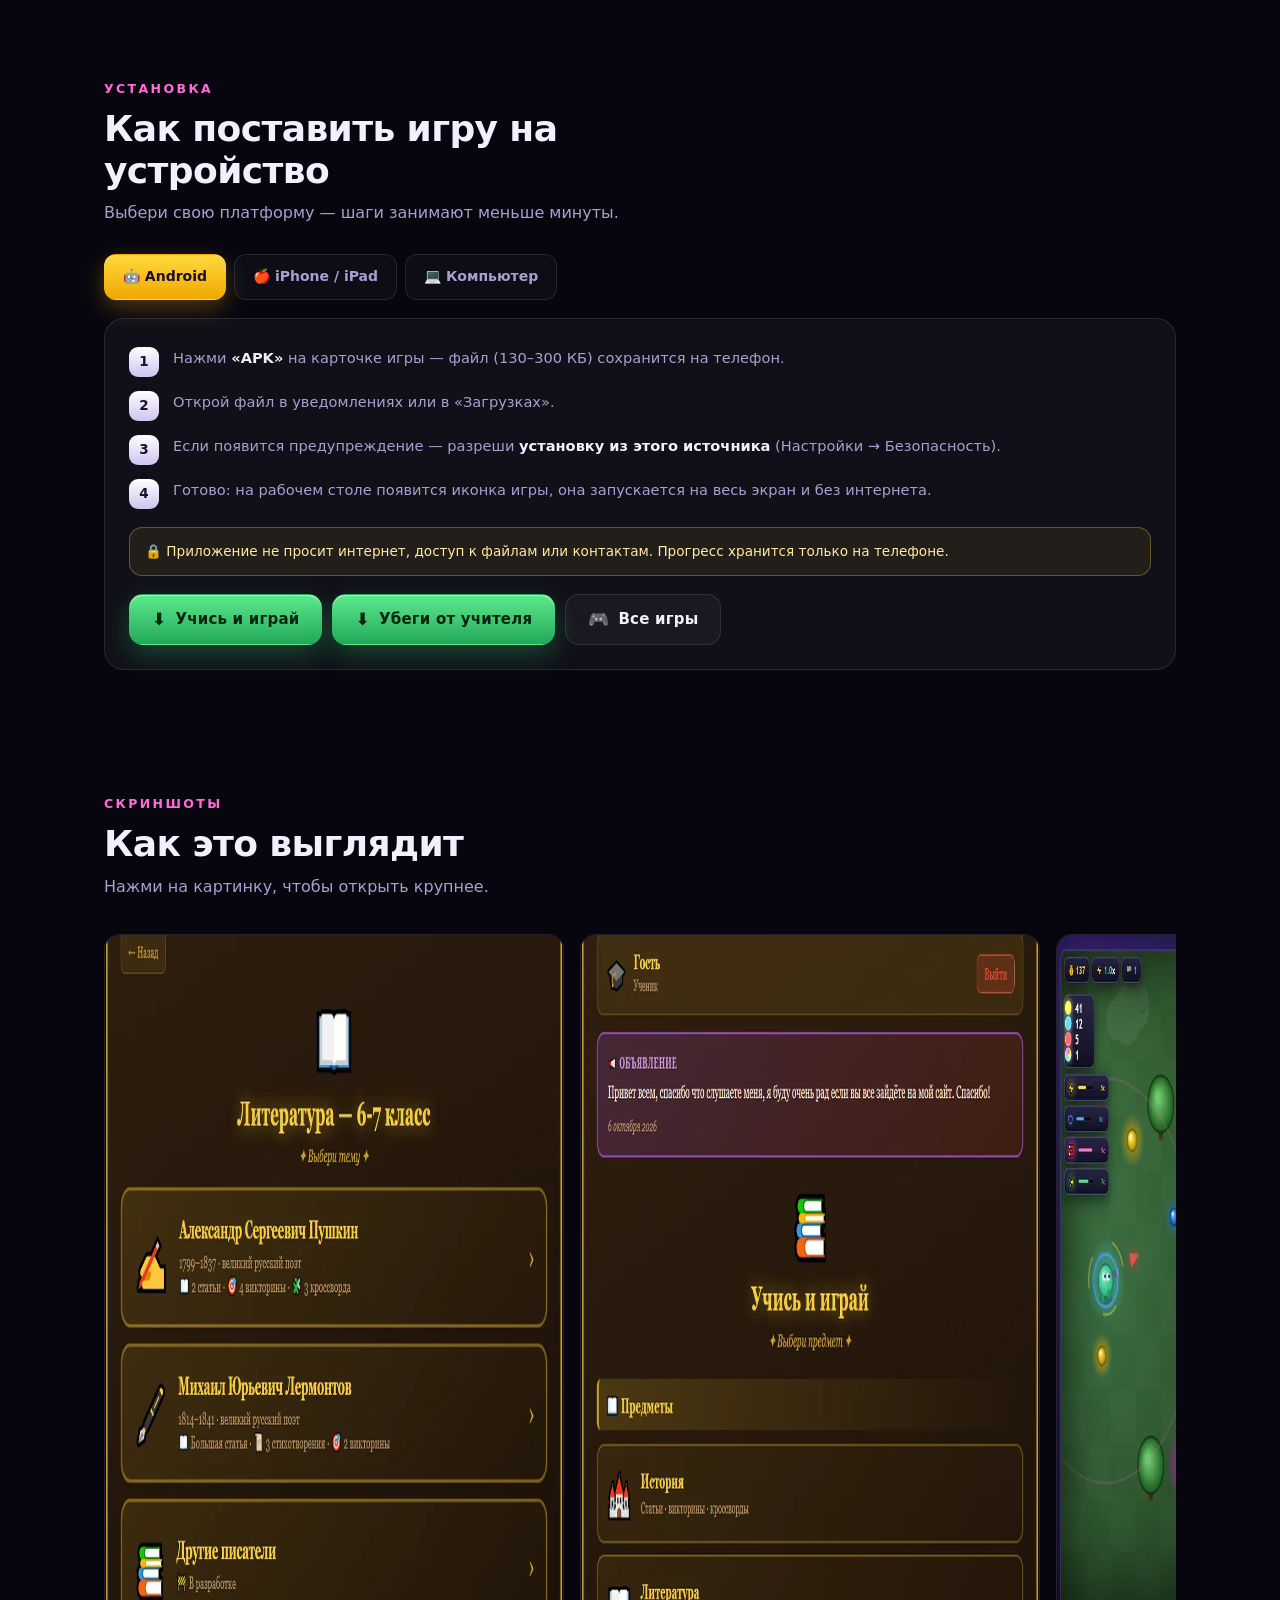
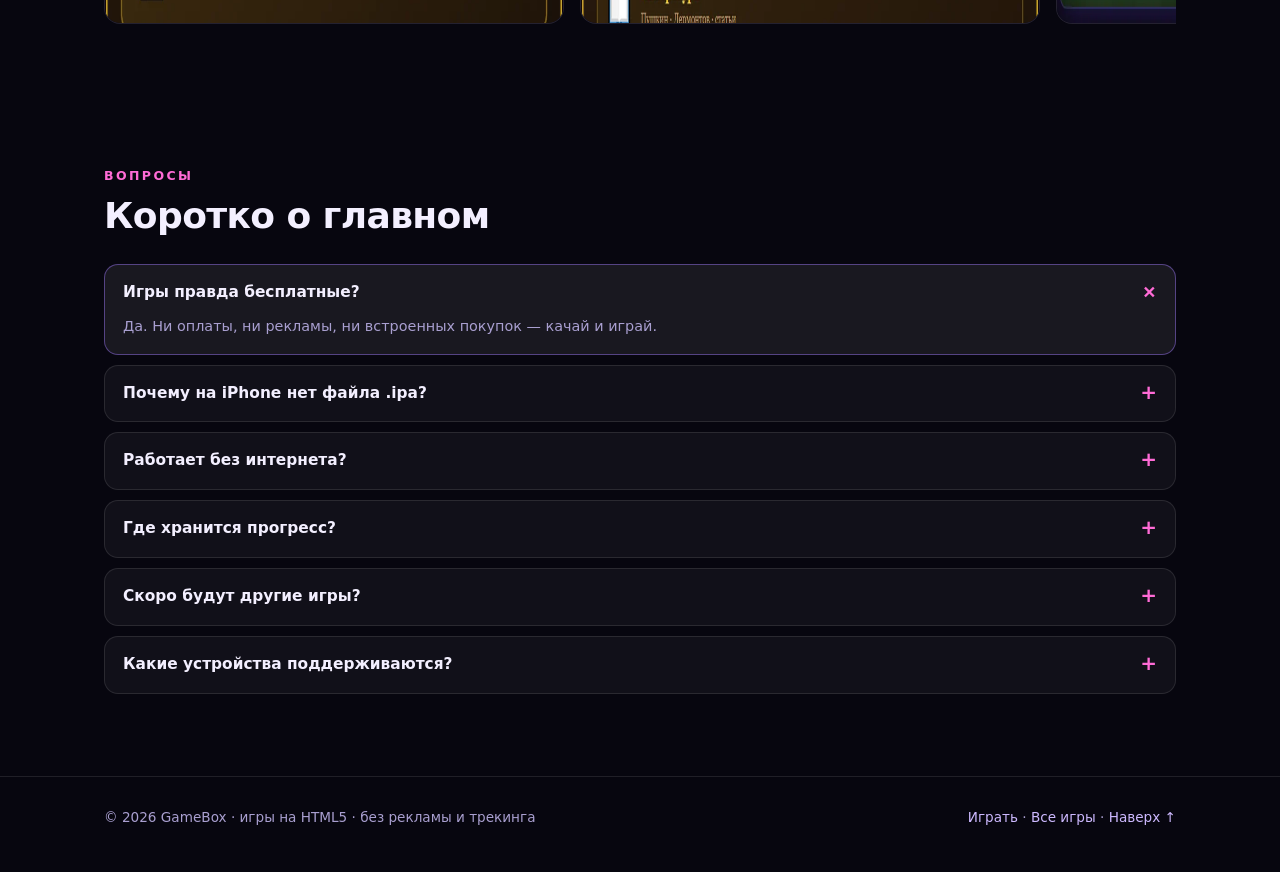
==== commit 8e13e85f: "site: index.html" ====
--- a/index.html
+++ b/index.html
@@ -40,7 +40,7 @@
   <section class="hero">
     <div class="wrap hero-grid">
       <div class="hero-copy">
-        <span class="eyebrow"><span class="dot"></span> Новая игра уже доступна</span>
+        <span class="eyebrow"><span class="dot"></span> 2 игры · уже на сайте</span>
         <h1>Мои игры —<br><span class="grad">в одном месте</span></h1>
         <p class="lead">
           Каталог моих игр: аркада «Убеги от учителя» про погоню по школе и тренажёр
@@ -48,10 +48,10 @@
           запускается в браузере и работает без интернета.
         </p>
         <div class="hero-actions">
-          <a class="btn android" href="downloads/learn-and-play.apk" download>
-            <span class="ico">🤖</span> Скачать новую игру
+          <a class="btn android" href="downloads/escape-teacher.apk" download>
+            <span class="ico">🤖</span> Скачать для Android
           </a>
-          <a class="btn ghost" href="game/learn-and-play/">
+          <a class="btn ghost" href="game/">
             <span class="ico">▶</span> Играть в браузере
           </a>
         </div>
@@ -65,10 +65,10 @@
 
       <div class="hero-shot">
         <div class="frame">
-          <div class="frame-bar"><i></i><i></i><i></i><span>gamebox / учись-и-играй</span></div>
+          <div class="frame-bar"><i></i><i></i><i></i><span>gamebox / убеги-от-учителя</span></div>
           <picture>
-            <source srcset="assets/screens/learn-play.webp" type="image/webp">
-            <img src="assets/screens/learn-play.png" alt="Скриншот игры «Учись и играй»" width="1000" height="688">
+            <source srcset="assets/screens/gameplay.webp" type="image/webp">
+            <img src="assets/screens/gameplay.png" alt="Скриншот игры «Убеги от учителя»" width="1000" height="688">
           </picture>
         </div>
         <div class="shot-badge">🎮 2 игры · 0 ₽ · без рекламы и трекеров</div>
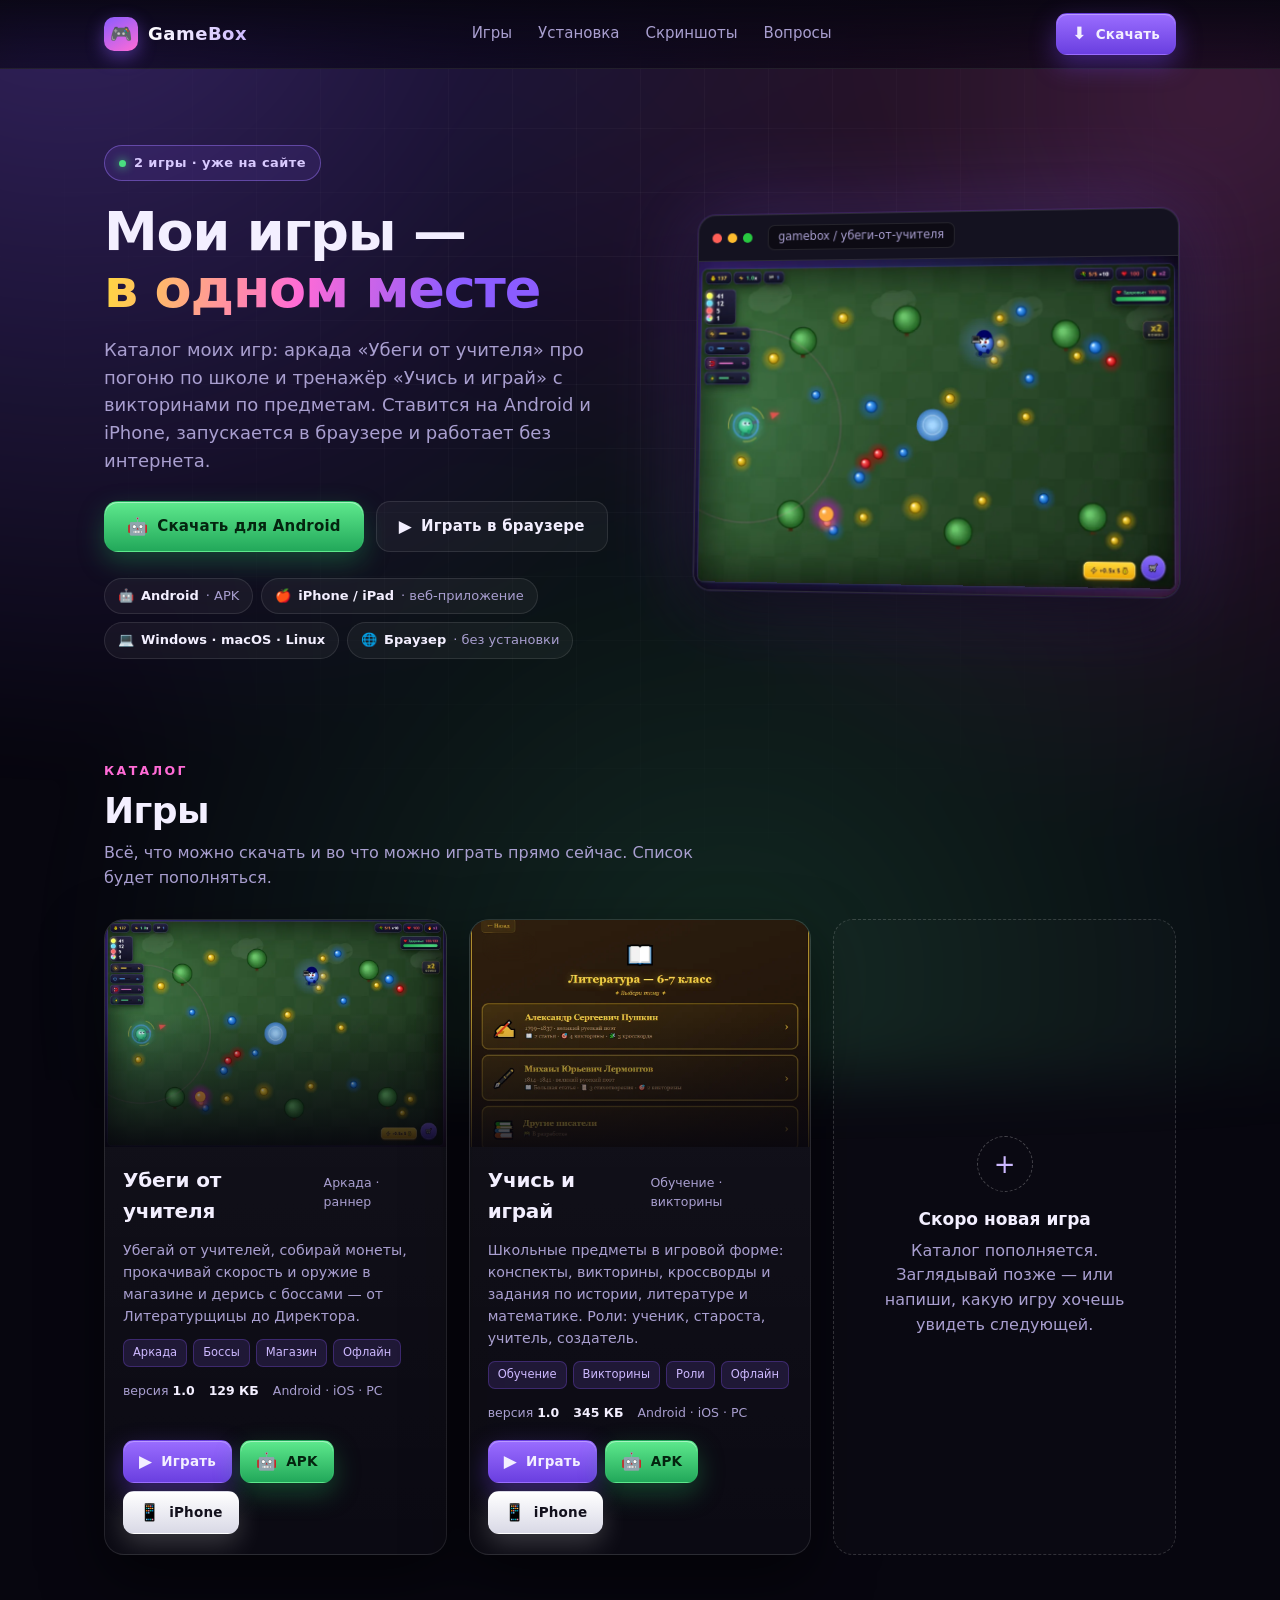
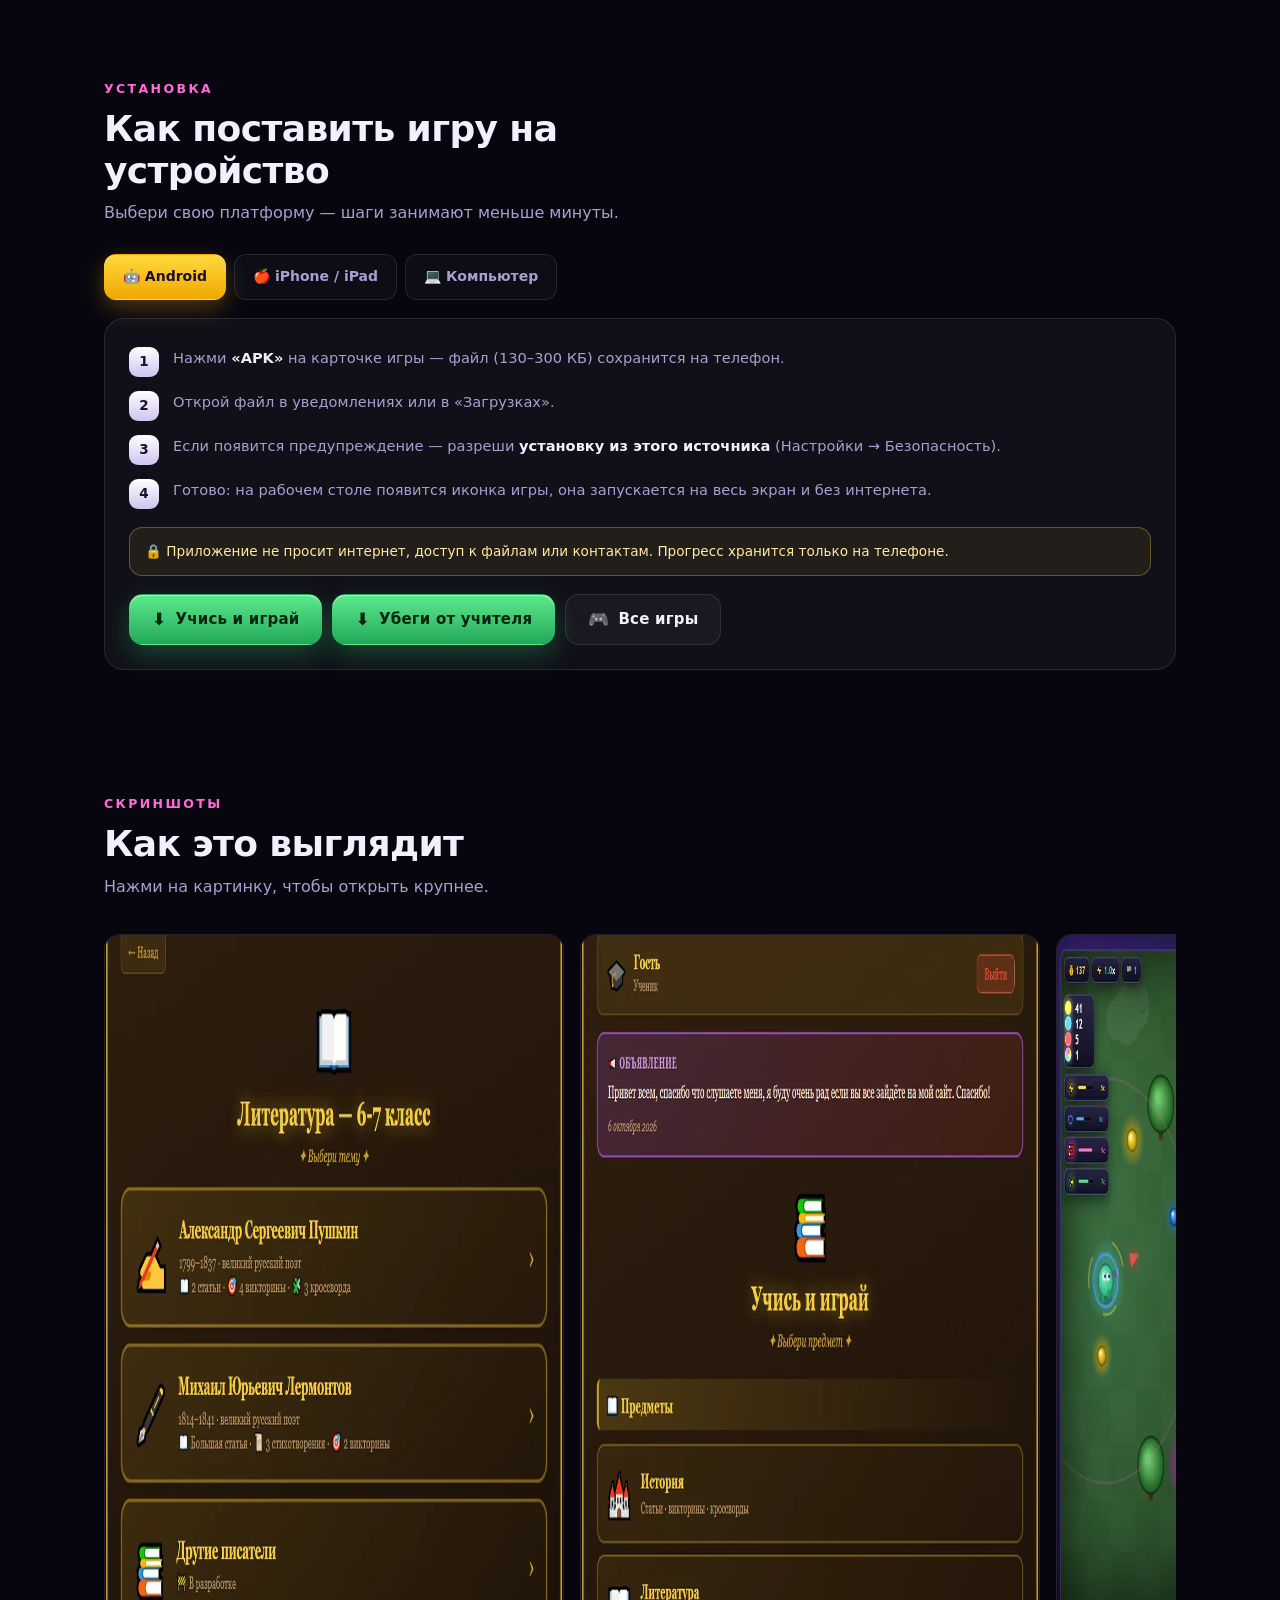
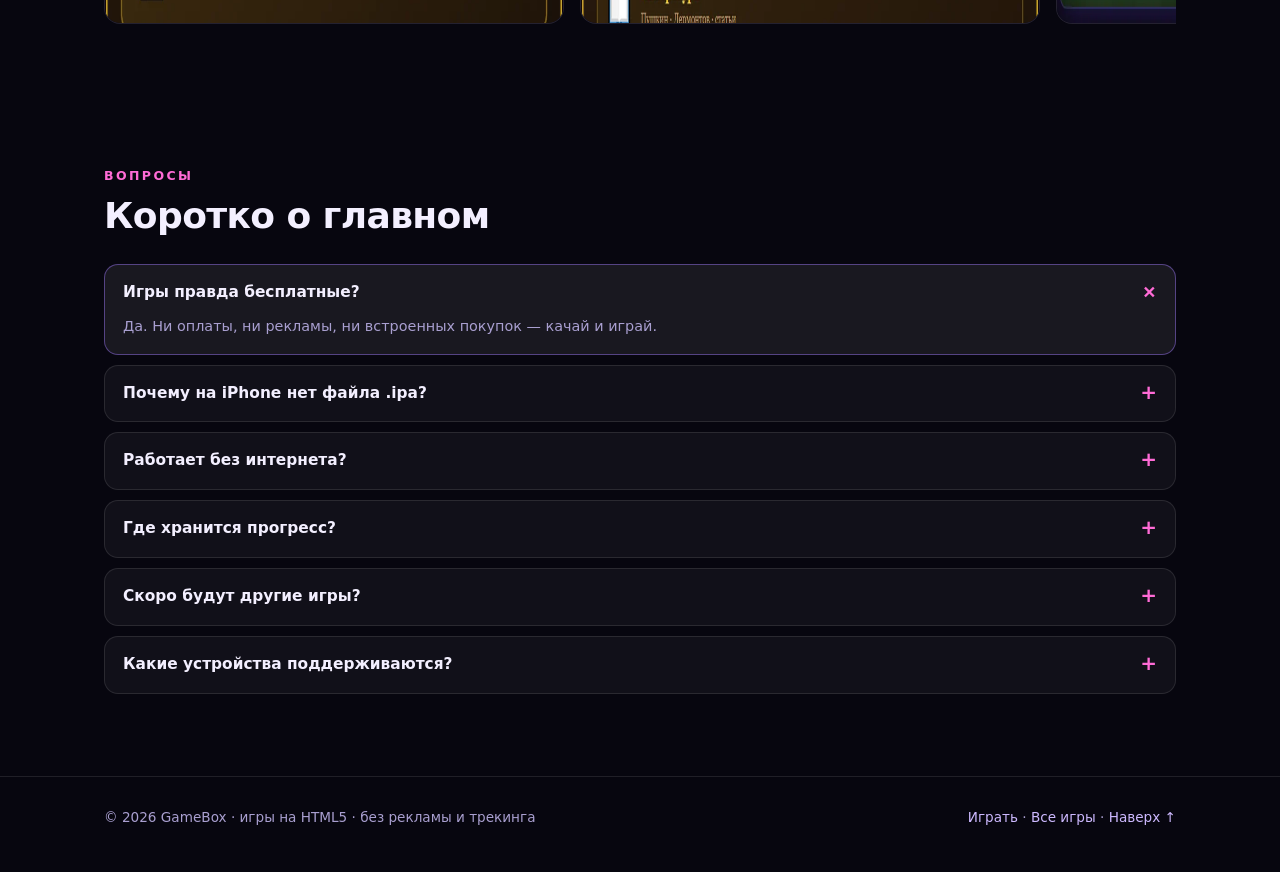
==== commit 87678352: "site: index.html" ====
--- a/index.html
+++ b/index.html
@@ -71,7 +71,6 @@
             <img src="assets/screens/gameplay.png" alt="Скриншот игры «Убеги от учителя»" width="1000" height="688">
           </picture>
         </div>
-        <div class="shot-badge">🎮 2 игры · 0 ₽ · без рекламы и трекеров</div>
       </div>
     </div>
   </section>
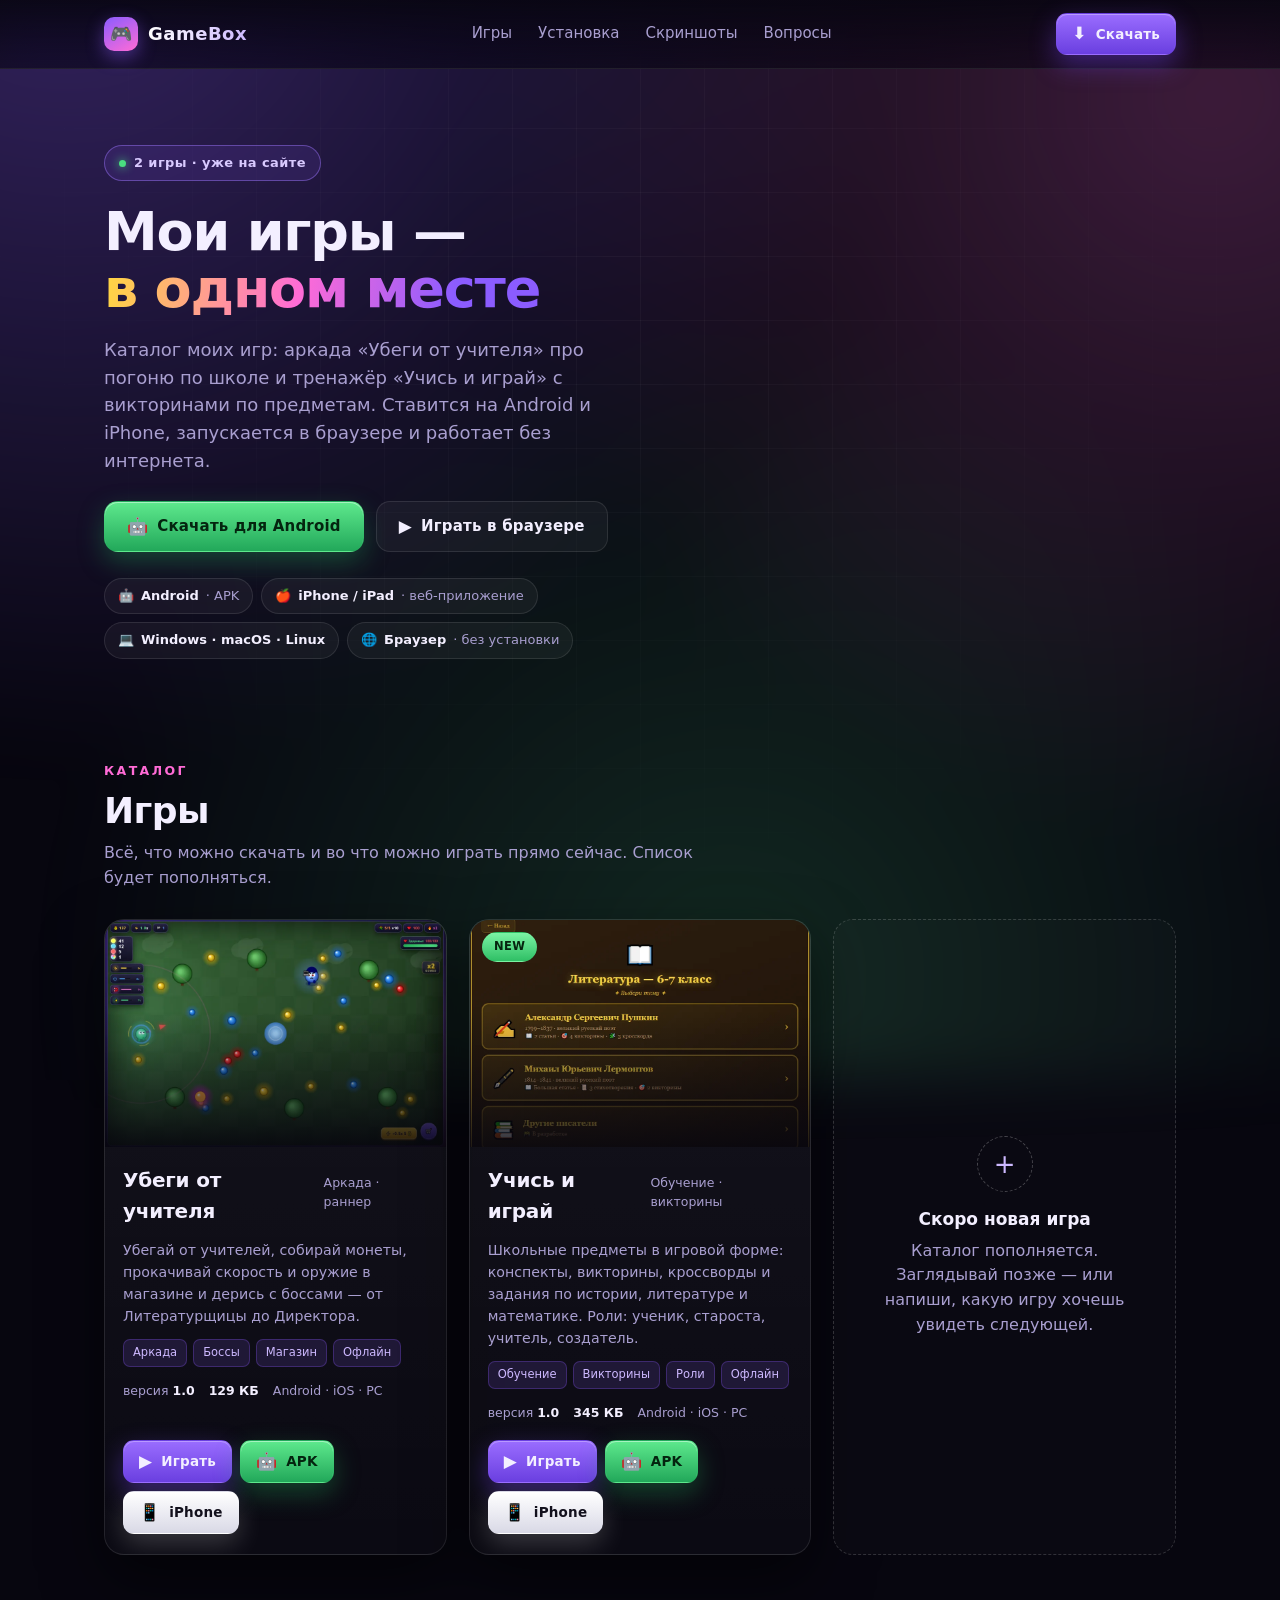
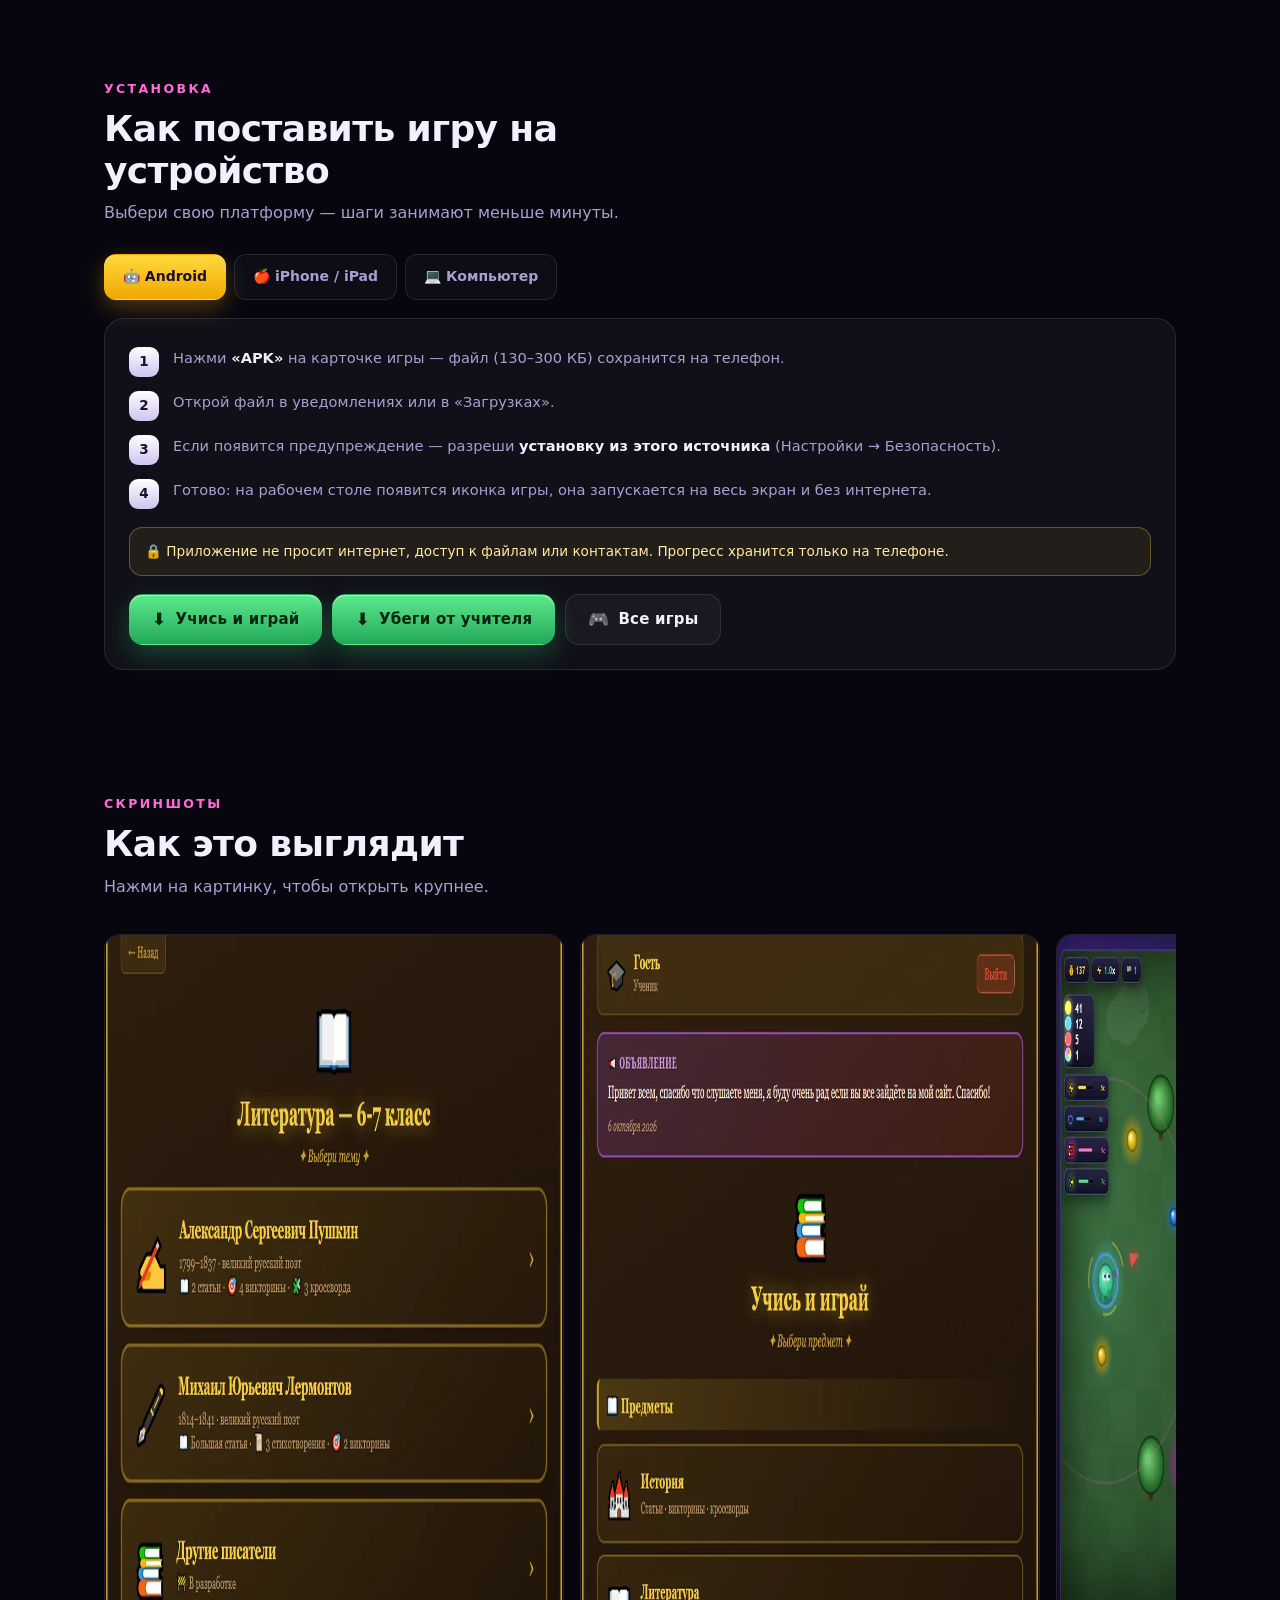
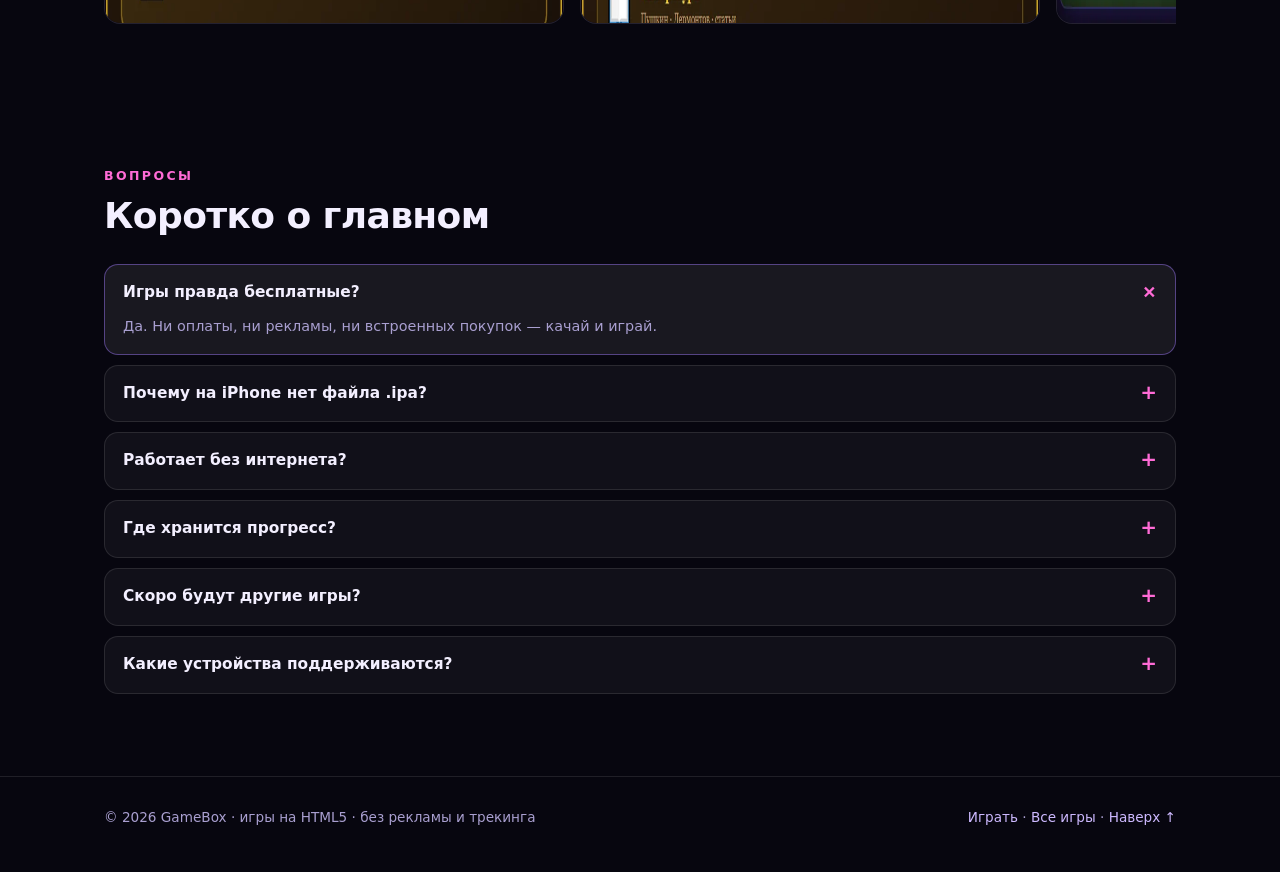
==== commit 17496d54: "site: index.html" ====
--- a/index.html
+++ b/index.html
@@ -62,16 +62,6 @@
           <span class="chip">🌐 <b>Браузер</b> · без установки</span>
         </div>
       </div>
-
-      <div class="hero-shot">
-        <div class="frame">
-          <div class="frame-bar"><i></i><i></i><i></i><span>gamebox / убеги-от-учителя</span></div>
-          <picture>
-            <source srcset="assets/screens/gameplay.webp" type="image/webp">
-            <img src="assets/screens/gameplay.png" alt="Скриншот игры «Убеги от учителя»" width="1000" height="688">
-          </picture>
-        </div>
-      </div>
     </div>
   </section>
 
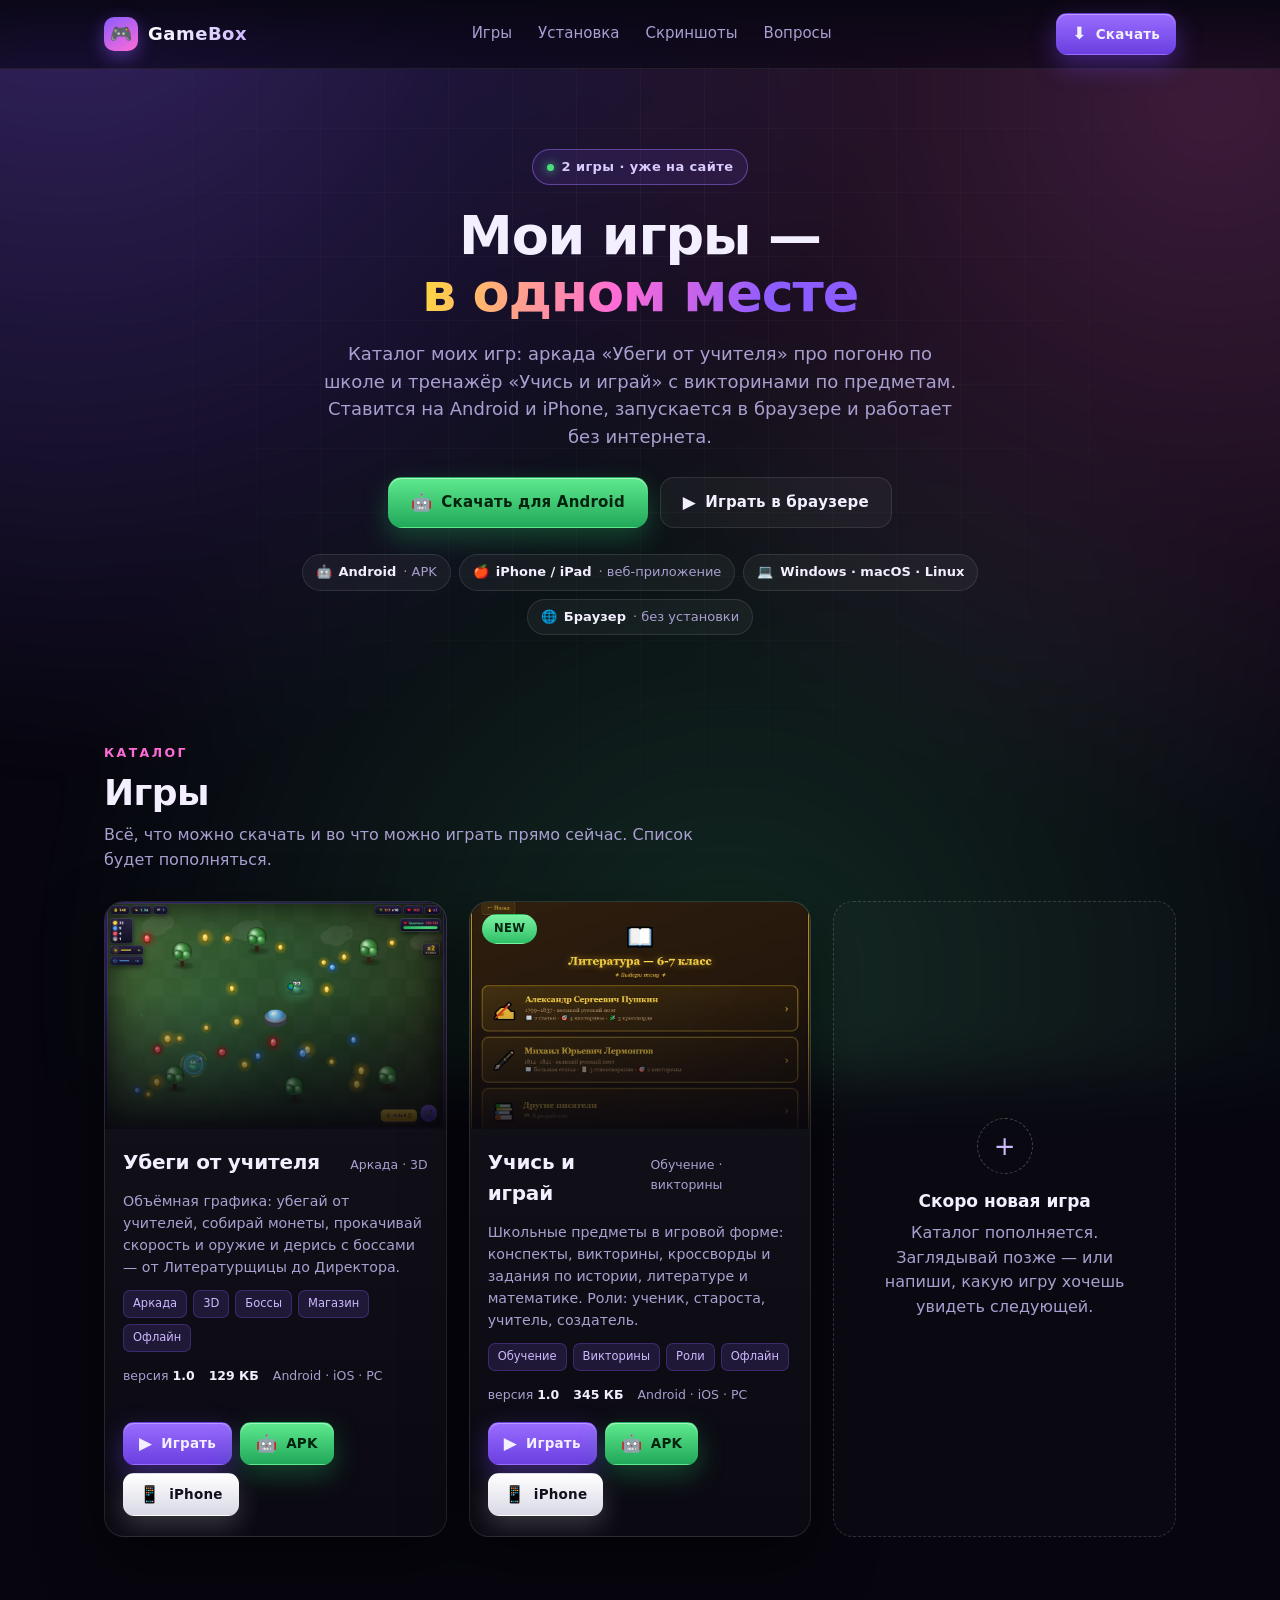
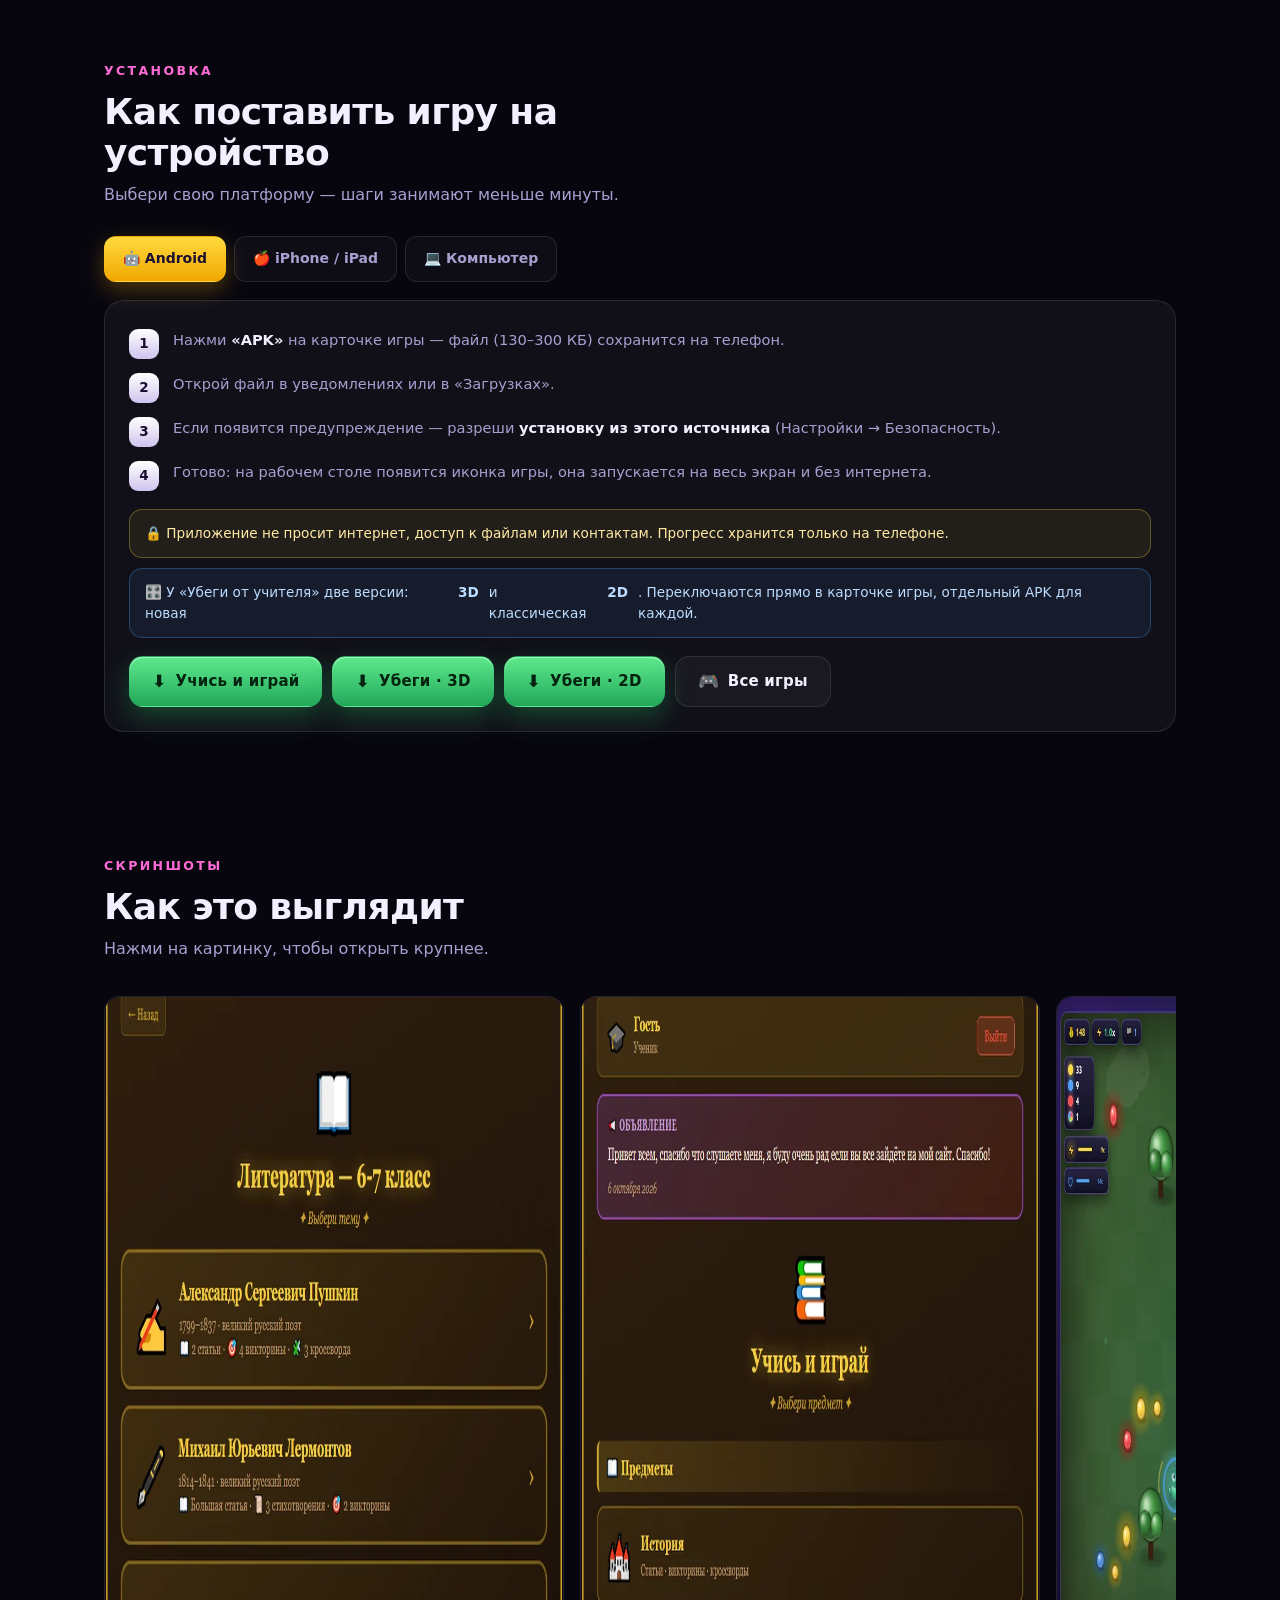
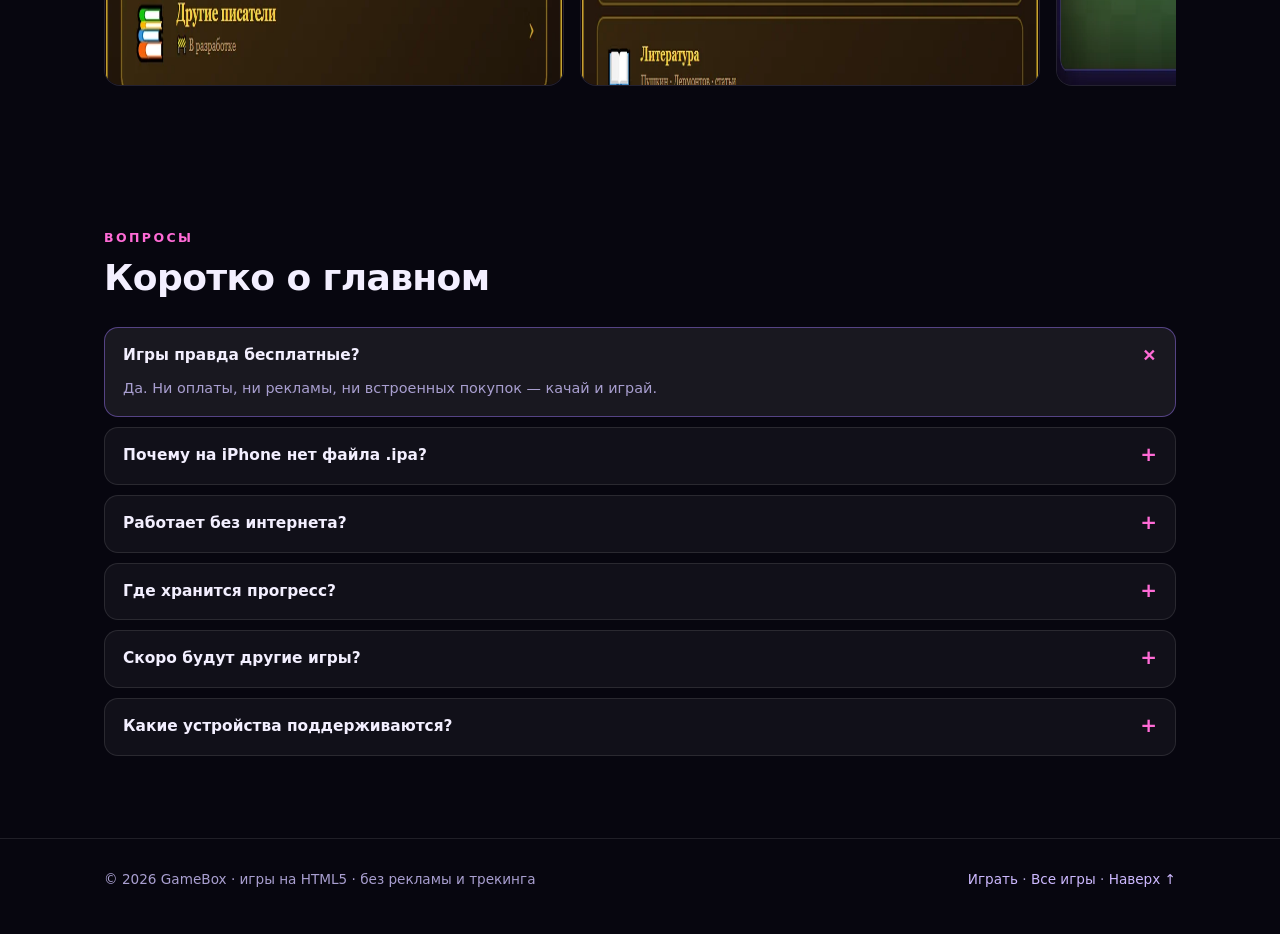
==== commit 28fc4565: "site: index.html" ====
--- a/index.html
+++ b/index.html
@@ -110,9 +110,11 @@
             <div class="step"><p>Готово: на рабочем столе появится иконка игры, она запускается на весь экран и без интернета.</p></div>
           </div>
           <div class="note">🔒 Приложение не просит интернет, доступ к файлам или контактам. Прогресс хранится только на телефоне.</div>
+          <div class="note blue" style="margin-top:10px">🎛️ У «Убеги от учителя» две версии: новая <b>3D</b> и классическая <b>2D</b>. Переключаются прямо в карточке игры, отдельный APK для каждой.</div>
           <div class="panel-actions">
             <a class="btn android" href="downloads/learn-and-play.apk" download><span class="ico">⬇</span> Учись и играй</a>
-            <a class="btn android" href="downloads/escape-teacher.apk" download><span class="ico">⬇</span> Убеги от учителя</a>
+            <a class="btn android" href="downloads/escape-teacher.apk" download><span class="ico">⬇</span> Убеги · 3D</a>
+            <a class="btn android" href="downloads/escape-teacher-2d.apk" download><span class="ico">⬇</span> Убеги · 2D</a>
             <a class="btn ghost" href="#games"><span class="ico">🎮</span> Все игры</a>
           </div>
         </div>
--- a/assets/styles.css
+++ b/assets/styles.css
@@ -168,13 +168,15 @@
 .btn .ico { font-size: 17px; line-height: 1; }
 
 /* ---------------- hero ---------------- */
-.hero { padding: 76px 0 40px; }
+.hero { padding: 80px 0 46px; }
 .hero-grid {
   display: grid;
-  grid-template-columns: 1.05fr .95fr;
-  gap: 46px;
-  align-items: center;
-}
+  grid-template-columns: 1fr;
+  gap: 0;
+  justify-items: center;
+  text-align: center;
+}
+.hero-copy { max-width: 760px; }
 .eyebrow {
   display: inline-flex;
   align-items: center;
@@ -205,10 +207,10 @@
   background-clip: text;
   -webkit-text-fill-color: transparent;
 }
-.lead { color: var(--muted); font-size: clamp(15px, 1.6vw, 18px); max-width: 52ch; margin-bottom: 26px; }
-.hero-actions { display: flex; flex-wrap: wrap; gap: 12px; margin-bottom: 26px; }
-
-.chips { display: flex; flex-wrap: wrap; gap: 8px; }
+.lead { color: var(--muted); font-size: clamp(15px, 1.6vw, 18px); max-width: 56ch; margin: 0 auto 26px; }
+.hero-actions { display: flex; flex-wrap: wrap; gap: 12px; margin-bottom: 26px; justify-content: center; }
+
+.chips { display: flex; flex-wrap: wrap; gap: 8px; justify-content: center; }
 .chip {
   display: inline-flex;
   align-items: center;
@@ -221,54 +223,6 @@
   color: var(--muted);
 }
 .chip b { color: var(--txt); font-weight: 600; }
-
-/* картинка в «окне браузера» */
-.hero-shot { position: relative; }
-.frame {
-  position: relative;
-  border-radius: 18px;
-  border: 1px solid rgba(255, 255, 255, .14);
-  background: #0a0817;
-  box-shadow: var(--shadow), 0 0 0 1px rgba(139, 92, 255, .18), 0 0 90px rgba(139, 92, 255, .28);
-  overflow: hidden;
-  transform: perspective(1400px) rotateY(-7deg) rotateX(3deg);
-  transition: transform .5s cubic-bezier(.2, .8, .2, 1);
-}
-.frame:hover { transform: perspective(1400px) rotateY(0deg) rotateX(0deg) translateY(-4px); }
-.frame-bar {
-  display: flex;
-  align-items: center;
-  gap: 6px;
-  padding: 10px 14px;
-  background: rgba(255, 255, 255, .04);
-  border-bottom: 1px solid var(--line);
-}
-.frame-bar i { width: 10px; height: 10px; border-radius: 50%; background: #ff5f57; display: block; }
-.frame-bar i:nth-child(2) { background: #febc2e; }
-.frame-bar i:nth-child(3) { background: #28c840; }
-.frame-bar span {
-  margin-left: 10px;
-  font-size: 11.5px;
-  color: var(--muted);
-  background: rgba(0, 0, 0, .35);
-  padding: 3px 10px;
-  border-radius: 7px;
-  border: 1px solid var(--line);
-}
-.frame img { width: 100%; height: auto; display: block; }
-
-.shot-badge {
-  position: absolute;
-  bottom: -16px;
-  left: 18px;
-  padding: 8px 14px;
-  border-radius: 12px;
-  background: linear-gradient(180deg, rgba(35, 24, 70, .95), rgba(14, 10, 34, .95));
-  border: 1px solid var(--line-hi);
-  font-size: 12.5px;
-  color: #d9caff;
-  box-shadow: var(--shadow);
-}
 
 /* ---------------- секции ---------------- */
 section { padding: 62px 0; }
@@ -552,11 +506,8 @@
 
 /* ---------------- адаптив ---------------- */
 @media (max-width: 940px) {
-  .hero-grid { grid-template-columns: 1fr; gap: 34px; }
-  .hero-shot { order: -1; }
-  .frame { transform: none; }
   .nav { display: none; }
-  .hero { padding-top: 44px; }
+  .hero { padding: 48px 0 30px; }
 }
 @media (max-width: 620px) {
   .wrap { padding: 0 16px; }
@@ -566,7 +517,6 @@
   .hero-actions .btn { flex: 1 1 100%; }
   .games-grid { grid-template-columns: 1fr; }
   .panel-card { padding: 18px; }
-  .shot-badge { display: none; }
 }
 
 @media (prefers-reduced-motion: reduce) {
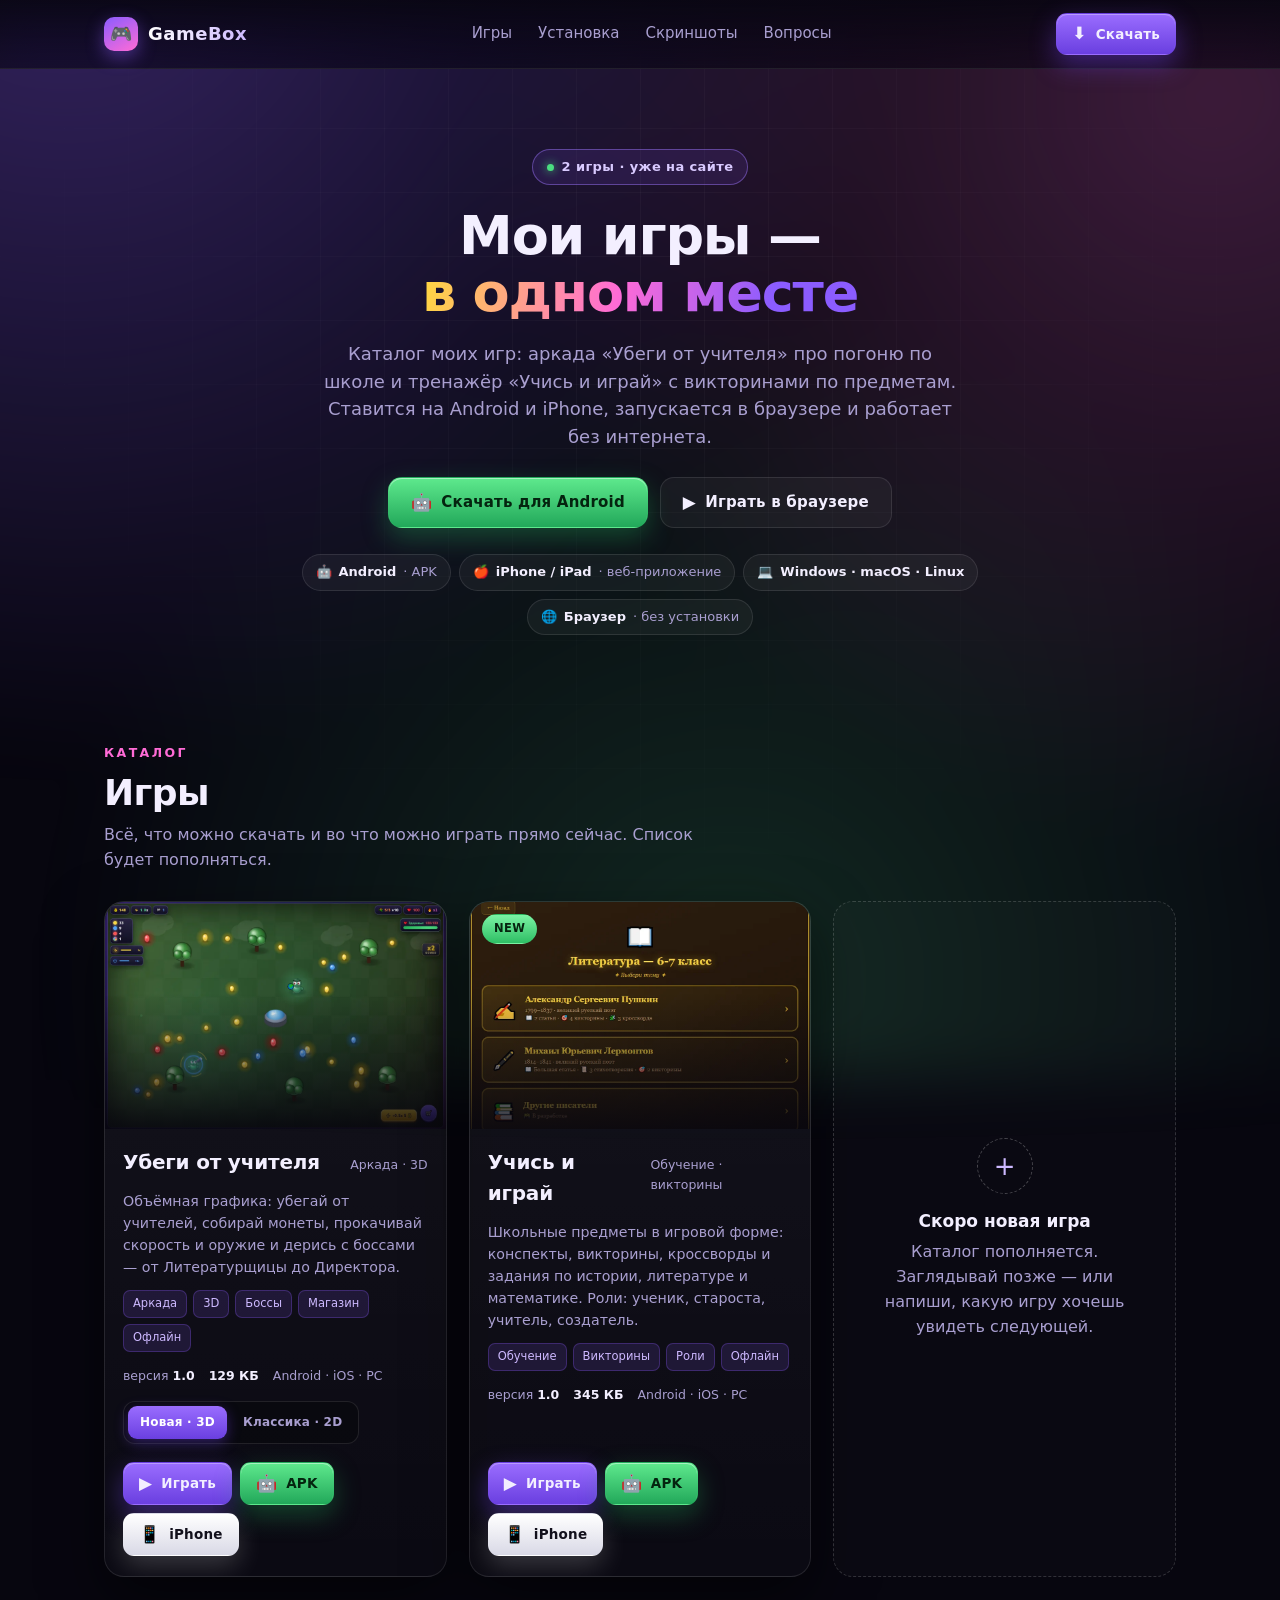
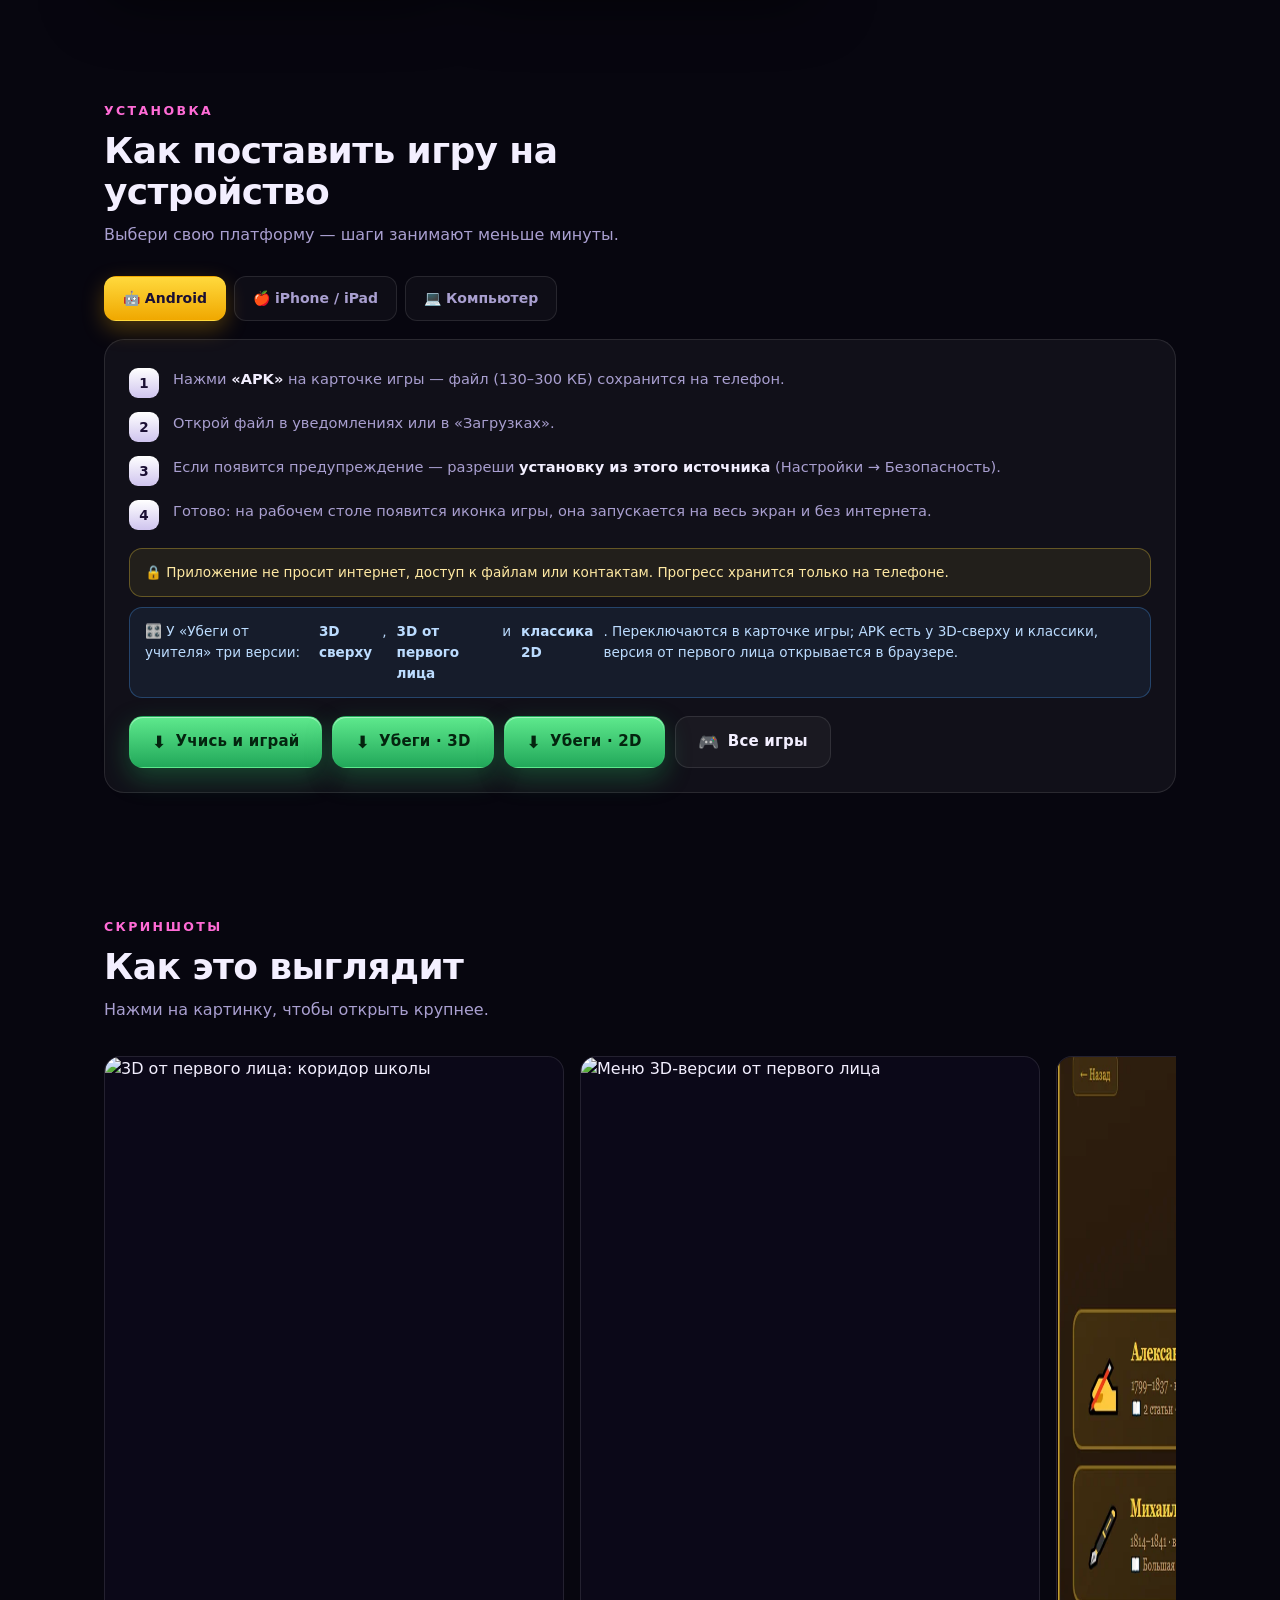
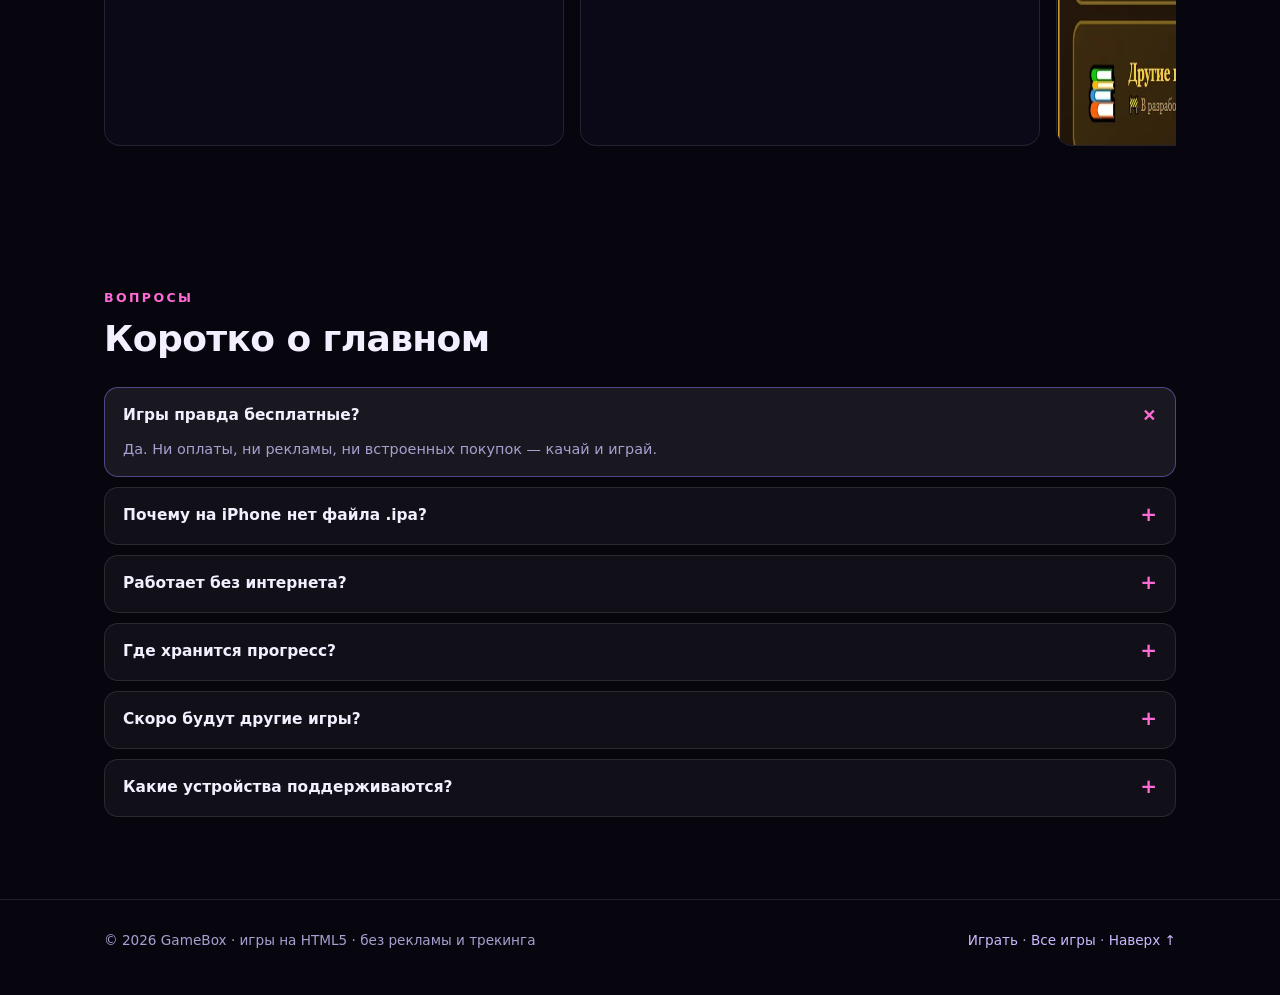
==== commit ca6cbce2: "site: index.html" ====
--- a/index.html
+++ b/index.html
@@ -110,7 +110,7 @@
             <div class="step"><p>Готово: на рабочем столе появится иконка игры, она запускается на весь экран и без интернета.</p></div>
           </div>
           <div class="note">🔒 Приложение не просит интернет, доступ к файлам или контактам. Прогресс хранится только на телефоне.</div>
-          <div class="note blue" style="margin-top:10px">🎛️ У «Убеги от учителя» две версии: новая <b>3D</b> и классическая <b>2D</b>. Переключаются прямо в карточке игры, отдельный APK для каждой.</div>
+          <div class="note blue" style="margin-top:10px">🎛️ У «Убеги от учителя» три версии: <b>3D сверху</b>, <b>3D от первого лица</b> и <b>классика 2D</b>. Переключаются в карточке игры; APK есть у 3D-сверху и классики, версия от первого лица открывается в браузере.</div>
           <div class="panel-actions">
             <a class="btn android" href="downloads/learn-and-play.apk" download><span class="ico">⬇</span> Учись и играй</a>
             <a class="btn android" href="downloads/escape-teacher.apk" download><span class="ico">⬇</span> Убеги · 3D</a>
@@ -162,7 +162,8 @@
         <p>Нажми на картинку, чтобы открыть крупнее.</p>
       </div>
       <div class="shots">
-        <figure class="shot" data-full="assets/screens/learn-play.webp"><picture><source srcset="assets/screens/learn-play.webp" type="image/webp"><img src="assets/screens/learn-play.png" alt="Учись и играй: раздел литературы" width="1000" height="688" loading="lazy"></picture></figure>
+        <figure class="shot" data-full="assets/screens/fps.webp"><picture><source srcset="assets/screens/fps.webp" type="image/webp"><img src="assets/screens/fps.png" alt="3D от первого лица: коридор школы" width="1000" height="625" loading="lazy"></picture></figure>
+        <figure class="shot" data-full="assets/screens/fps-menu.webp"><picture><source srcset="assets/screens/fps-menu.webp" type="image/webp"><img src="assets/screens/fps-menu.png" alt="Меню 3D-версии от первого лица" width="1000" height="625" loading="lazy"></picture></figure>        <figure class="shot" data-full="assets/screens/learn-play.webp"><picture><source srcset="assets/screens/learn-play.webp" type="image/webp"><img src="assets/screens/learn-play.png" alt="Учись и играй: раздел литературы" width="1000" height="688" loading="lazy"></picture></figure>
         <figure class="shot" data-full="assets/screens/learn-play-2.webp"><picture><source srcset="assets/screens/learn-play-2.webp" type="image/webp"><img src="assets/screens/learn-play-2.png" alt="Учись и играй: выбор предмета" width="1000" height="688" loading="lazy"></picture></figure>
         <figure class="shot" data-full="assets/screens/gameplay.webp"><picture><source srcset="assets/screens/gameplay.webp" type="image/webp"><img src="assets/screens/gameplay.png" alt="Геймплей: погоня на школьном дворе" width="1000" height="688" loading="lazy"></picture></figure>
         <figure class="shot" data-full="assets/screens/boss.webp"><picture><source srcset="assets/screens/boss.webp" type="image/webp"><img src="assets/screens/boss.png" alt="Бой с боссом Директором" width="1000" height="688" loading="lazy"></picture></figure>
--- a/assets/styles.css
+++ b/assets/styles.css
@@ -314,6 +314,37 @@
 }
 .meta b { color: var(--txt); font-weight: 600; }
 .card-actions { display: flex; flex-wrap: wrap; gap: 8px; margin-top: auto; padding-top: 6px; }
+
+/* переключатель версии внутри карточки */
+.ver-switch {
+  display: flex;
+  gap: 4px;
+  padding: 4px;
+  border-radius: 12px;
+  border: 1px solid var(--line);
+  background: rgba(0, 0, 0, .28);
+  width: fit-content;
+  margin-top: 4px;
+}
+.ver {
+  border: 0;
+  background: transparent;
+  color: var(--muted);
+  font-size: 12px;
+  font-weight: 700;
+  letter-spacing: .2px;
+  padding: 7px 12px;
+  border-radius: 9px;
+  cursor: pointer;
+  transition: background .16s, color .16s, box-shadow .16s;
+  white-space: nowrap;
+}
+.ver:hover { color: var(--txt); }
+.ver.on {
+  color: #fff;
+  background: linear-gradient(180deg, #9a6dff, #6a3fe0);
+  box-shadow: 0 4px 14px rgba(106, 63, 224, .4);
+}
 
 .game-card.soon {
   align-items: center;
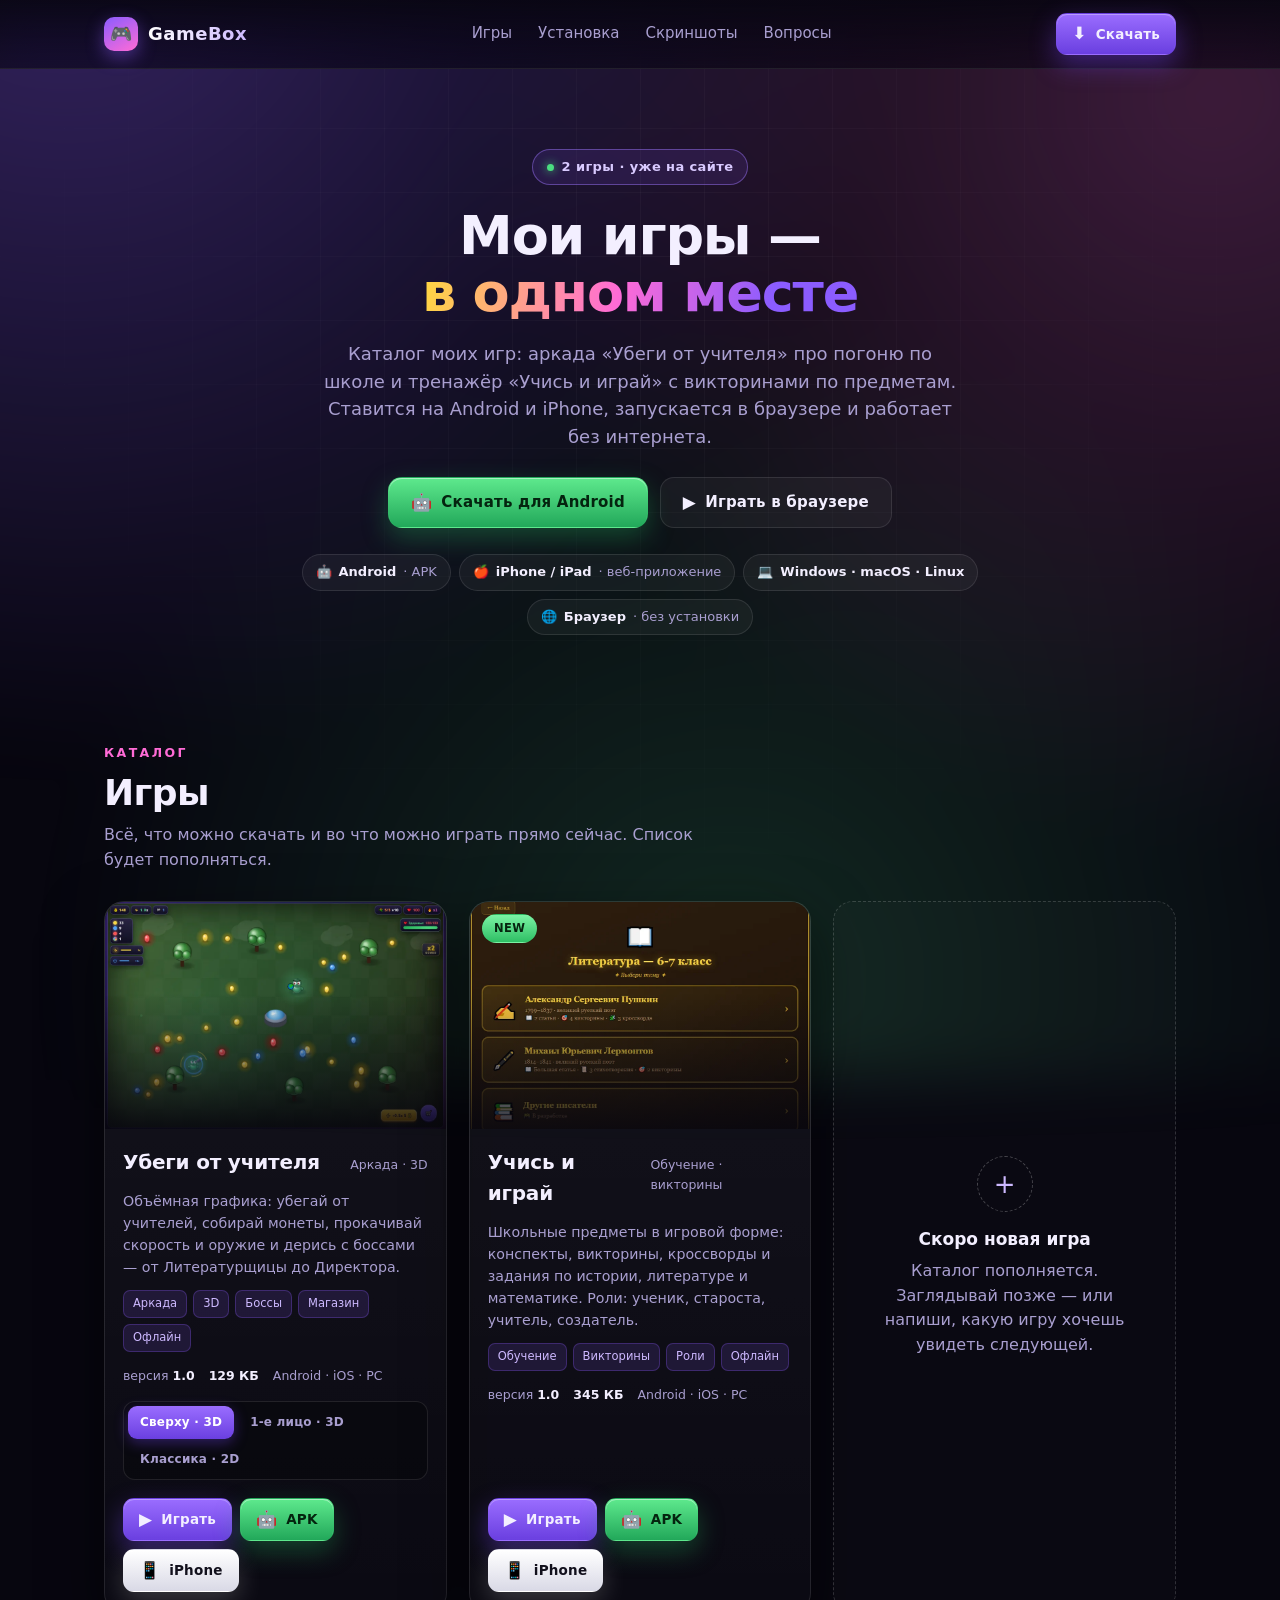
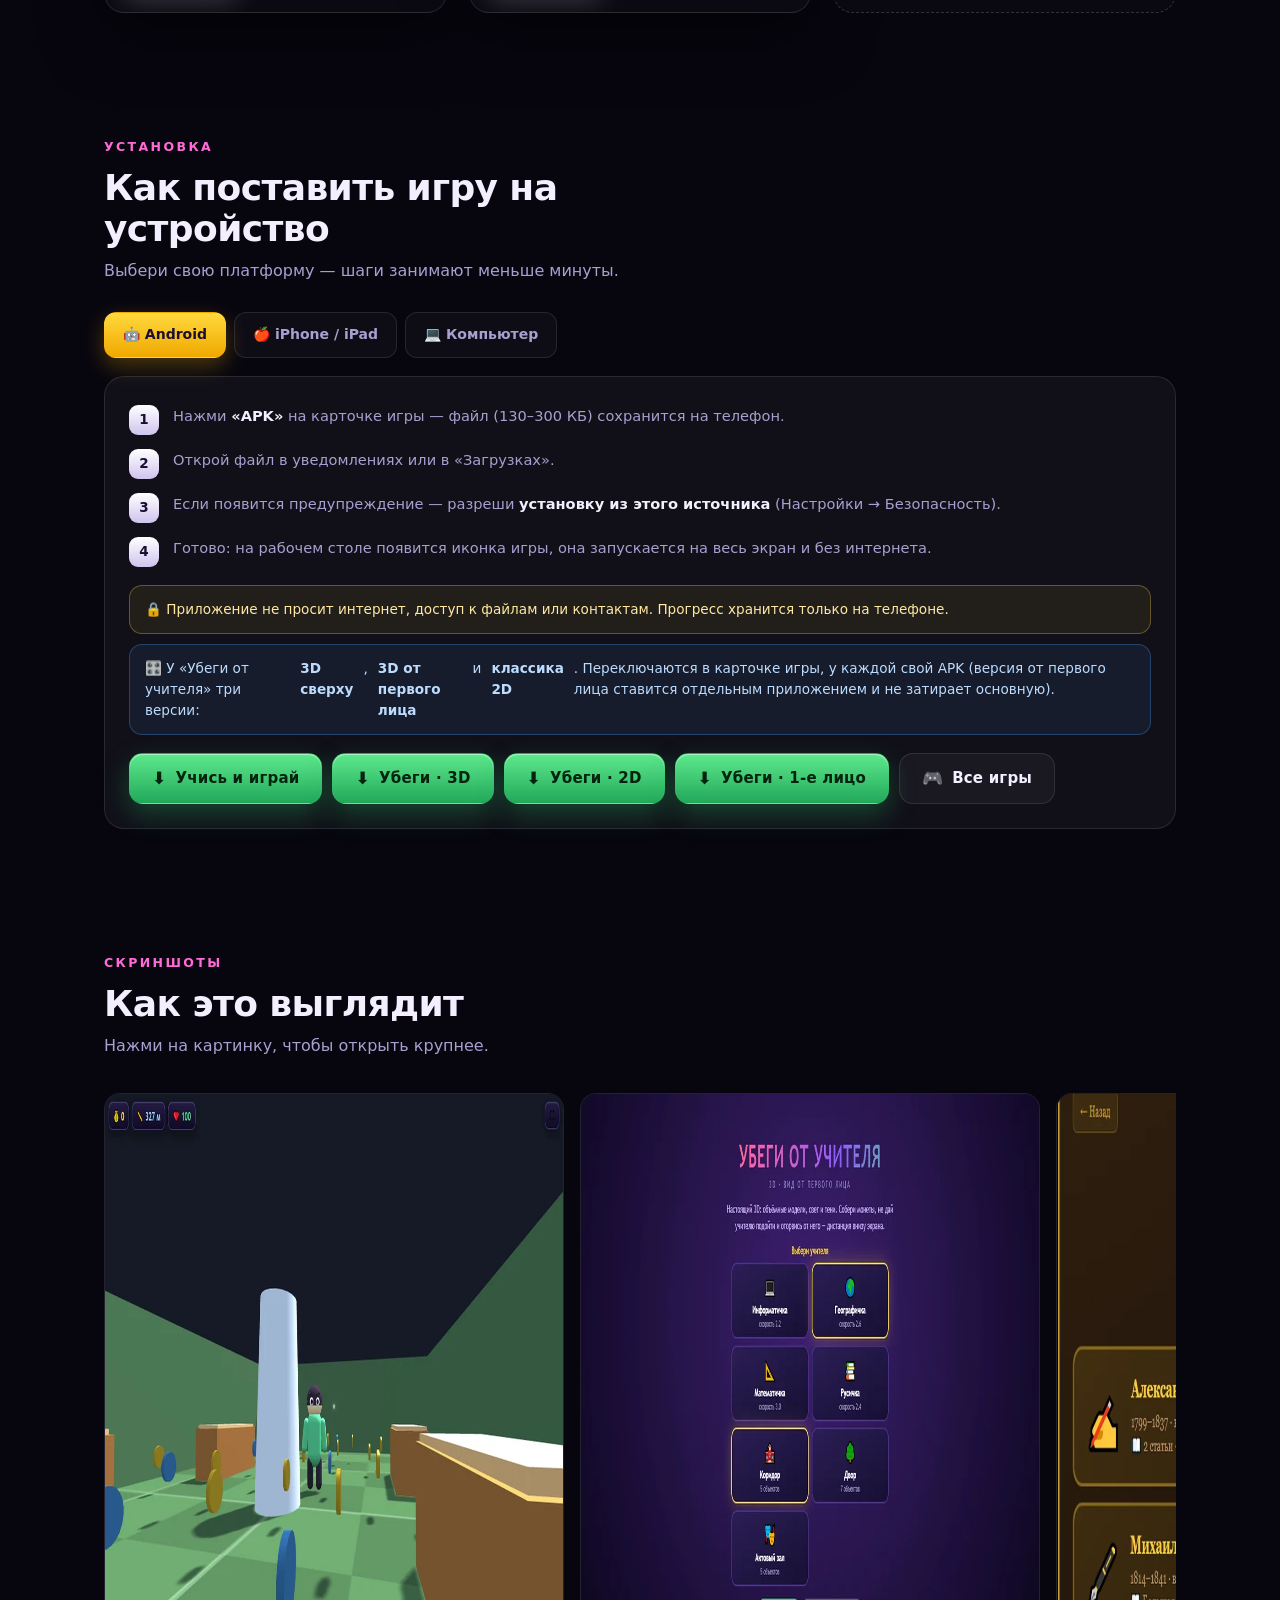
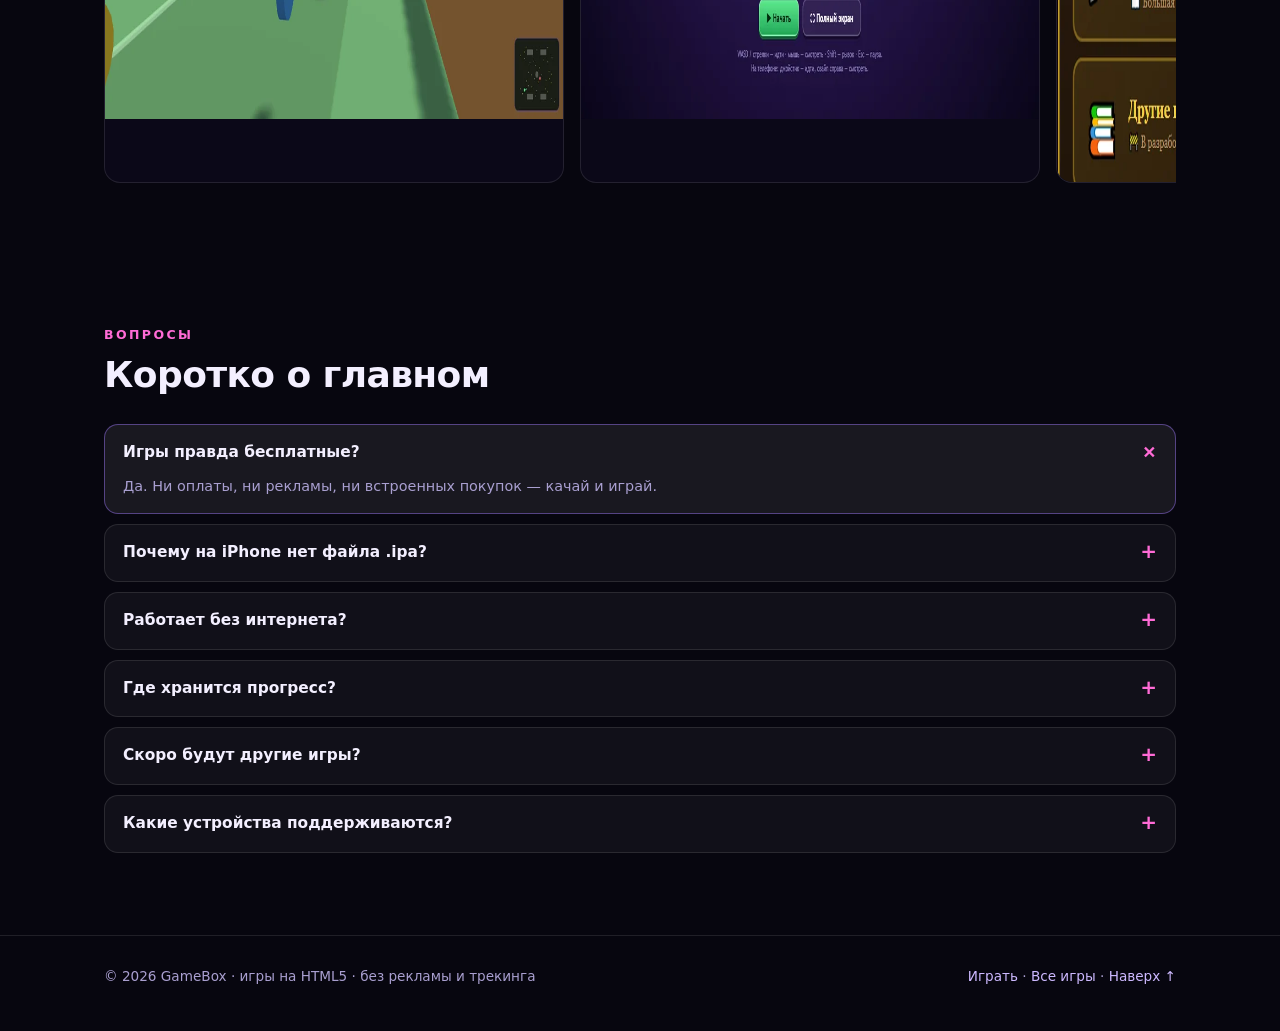
==== commit 7f1ff73c: "site: index.html" ====
--- a/index.html
+++ b/index.html
@@ -110,11 +110,12 @@
             <div class="step"><p>Готово: на рабочем столе появится иконка игры, она запускается на весь экран и без интернета.</p></div>
           </div>
           <div class="note">🔒 Приложение не просит интернет, доступ к файлам или контактам. Прогресс хранится только на телефоне.</div>
-          <div class="note blue" style="margin-top:10px">🎛️ У «Убеги от учителя» три версии: <b>3D сверху</b>, <b>3D от первого лица</b> и <b>классика 2D</b>. Переключаются в карточке игры; APK есть у 3D-сверху и классики, версия от первого лица открывается в браузере.</div>
+          <div class="note blue" style="margin-top:10px">🎛️ У «Убеги от учителя» три версии: <b>3D сверху</b>, <b>3D от первого лица</b> и <b>классика 2D</b>. Переключаются в карточке игры, у каждой свой APK (версия от первого лица ставится отдельным приложением и не затирает основную).</div>
           <div class="panel-actions">
             <a class="btn android" href="downloads/learn-and-play.apk" download><span class="ico">⬇</span> Учись и играй</a>
             <a class="btn android" href="downloads/escape-teacher.apk" download><span class="ico">⬇</span> Убеги · 3D</a>
-            <a class="btn android" href="downloads/escape-teacher-2d.apk" download><span class="ico">⬇</span> Убеги · 2D</a>
+            <a class="btn android" href="downloads/escape-teacher-2d.apk" download><span class="ico">⬇</span> Убеги · 2D</a>
+            <a class="btn android" href="downloads/escape-fps.apk" download><span class="ico">⬇</span> Убеги · 1-е лицо</a>
             <a class="btn ghost" href="#games"><span class="ico">🎮</span> Все игры</a>
           </div>
         </div>
--- a/assets/styles.css
+++ b/assets/styles.css
@@ -318,6 +318,7 @@
 /* переключатель версии внутри карточки */
 .ver-switch {
   display: flex;
+  flex-wrap: wrap;
   gap: 4px;
   padding: 4px;
   border-radius: 12px;
